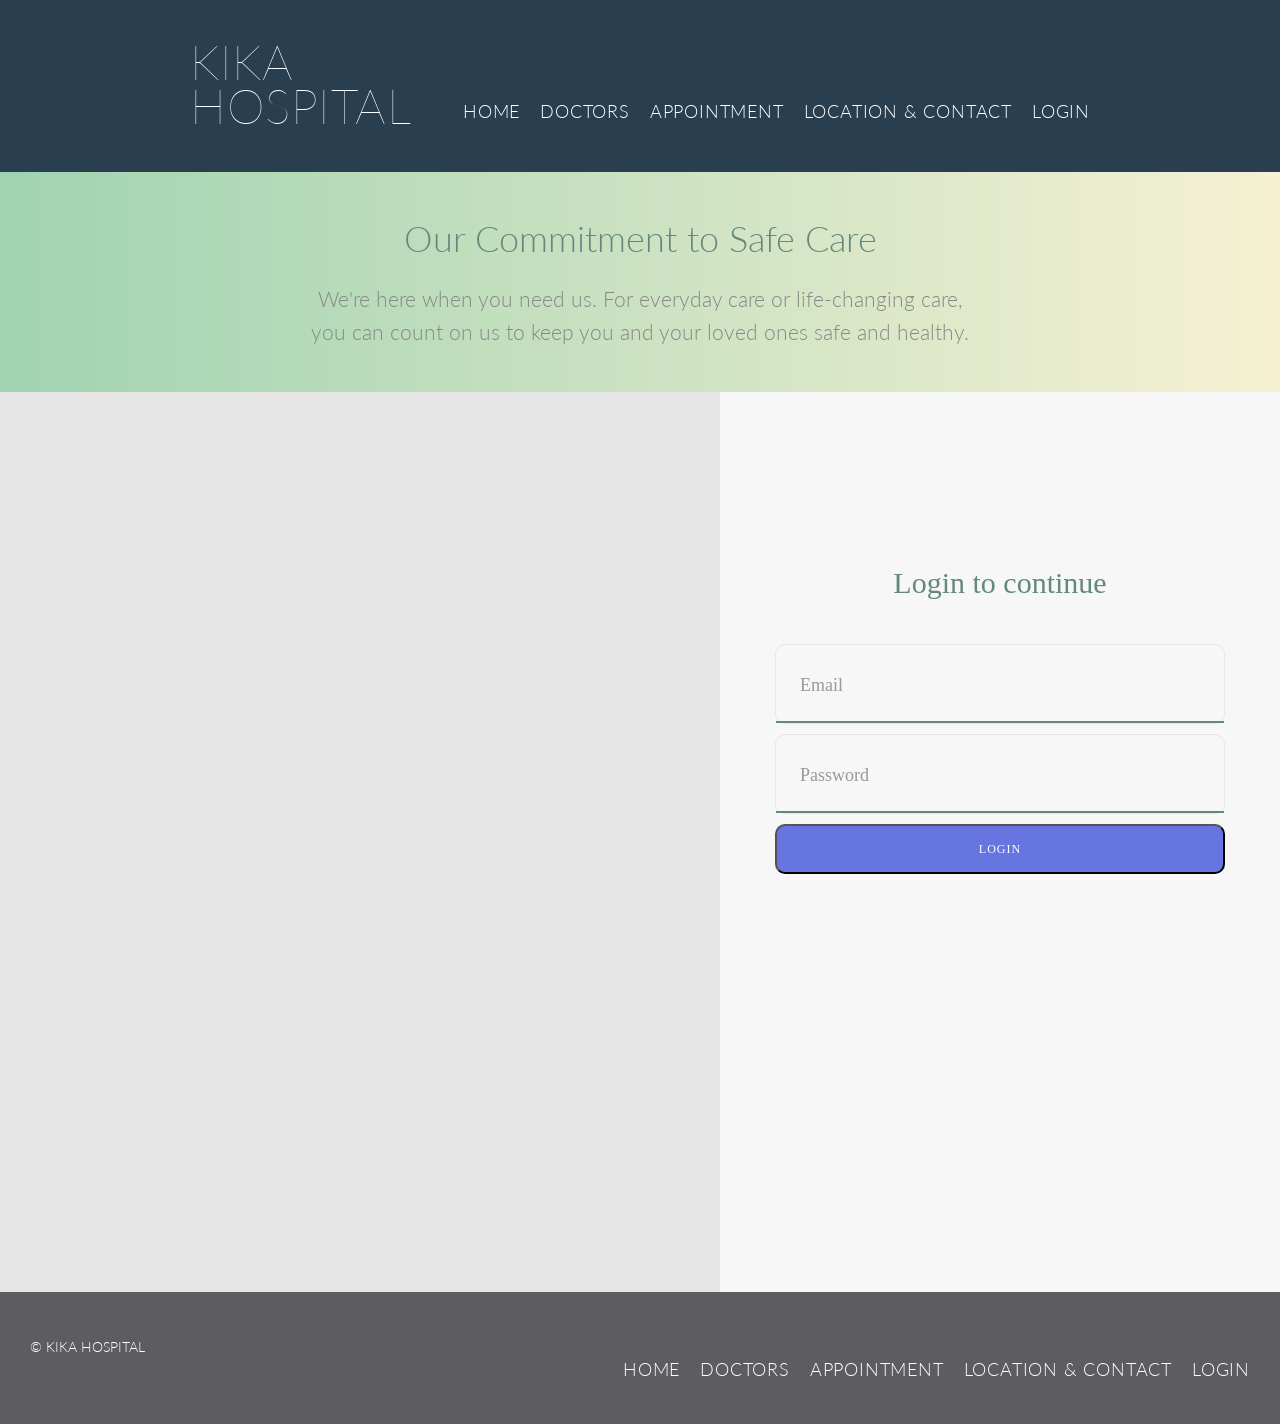
==== doctorlogin.html @ e0da48ef "uploading the files over the repo" ====
<!DOCTYPE html>
<html lang="en" dir="ltr">
  <head>
    <meta charset="utf-8">
    <title>
      KIKA HOSPITAL
    </title>
    <link rel="stylesheet" href="style.css">
    <link rel="stylesheet" href="util.css">
    <meta http-equiv="refresh" content="300">
    <link rel="stylesheet" href="http://fonts.googleapis.com/css?family=Lato:100,300,400">
    <link href="https://fonts.googleapis.com/icon?family=Material+Icons" rel="stylesheet">

    <!--===============================================================================================-->
    	<link rel="stylesheet" type="text/css" href="fonts/font-awesome-4.7.0/css/font-awesome.min.css">
    <!--===============================================================================================-->
    	<link rel="stylesheet" type="text/css" href="fonts/Linearicons-Free-v1.0.0/icon-font.min.css">
    <!--===============================================================================================-->
    	<link rel="stylesheet" type="text/css" href="vendor/animate/animate.css">
    <!--===============================================================================================-->
    	<link rel="stylesheet" type="text/css" href="vendor/css-hamburgers/hamburgers.min.css">
    <!--===============================================================================================-->
    	<link rel="stylesheet" type="text/css" href="vendor/animsition/css/animsition.min.css">
    <!--===============================================================================================-->
    	<link rel="stylesheet" type="text/css" href="vendor/select2/select2.min.css">
    <!--===============================================================================================-->
    	<link rel="stylesheet" type="text/css" href="vendor/daterangepicker/daterangepicker.css">
    <!--===============================================================================================-->

  </head>
  <body>
    <!-- Header -->

    <header class="primary-header container group">

      <h1 class="logo">
        <a href="main.html">KIKA<br>HOSPITAL</a>
      </h1>
      <nav class="nav primary-nav">
        <ul>
          <li><a href="main.html">HOME</a></li><!--
          --><li><a href="doctors.html">DOCTORS</a></li><!--
          --><li><a href="appointment.php">APPOINTMENT</a></li><!--
          --><li><a href="contact.html">LOCATION & CONTACT</a></li><!--
          --><li><a href="doctorlogin.html">LOGIN</a></li>
        </ul>
      </nav>

    </header>
    <!-- Lead -->

    <section class="row-alt">
      <div class="lead container">

        <h1>Our Commitment to Safe Care</h1>

        <p>We're here when you need us. For everyday care or life-changing care,<br> you can count on us to keep you and your loved ones safe and healthy.</p>

      </div>
    </section>
  <section>
    <div class="log">
      <div class="limiter">
        <div class="container-login100">
          <div class="wrap-login100">
            <form action="logsuccess.php" method="post"class="login100-form validate-form">
              <span class="login100-form-title p-b-43">
                Login to continue
              </span>


              <div class="wrap-input100 validate-input" data-validate = "Valid email is required: ex@abc.xyz">
                <input class="input100" type="text" name="email">
                <span class="focus-input100"></span>
                <span class="label-input100">Email</span>
              </div>


              <div class="wrap-input100 validate-input" data-validate="Password is required">
                <input class="input100" type="password" name="pass">
                <span class="focus-input100"></span>
                <span class="label-input100">Password</span>
              </div>

              <div class="container-login100-form-btn">
                <button class="login100-form-btn ">
                  Login
                </button>
              </div>
            </form>

            <div class="login100-more" style="background-image: url('images/back2.jpg');">
            </div>
          </div>
        </div>
      </div>





    <!--===============================================================================================-->
      <script src="vendor/jquery/jquery-3.2.1.min.js"></script>
    <!--===============================================================================================-->
      <script src="vendor/animsition/js/animsition.min.js"></script>
    <!--===============================================================================================-->
      <script src="vendor/bootstrap/js/popper.js"></script>
      <script src="vendor/bootstrap/js/bootstrap.min.js"></script>
    <!--===============================================================================================-->
      <script src="vendor/select2/select2.min.js"></script>
    <!--===============================================================================================-->
      <script src="vendor/daterangepicker/moment.min.js"></script>
      <script src="vendor/daterangepicker/daterangepicker.js"></script>
    <!--===============================================================================================-->
      <script src="vendor/countdowntime/countdowntime.js"></script>
    <!--===============================================================================================-->
      <script src="js/main.js"></script>
    </div>
  </section>
    <!-- Footer -->

    <footer class="primary-footer container group">

      <small>&copy; KIKA HOSPITAL</small>

      <nav class="foot-nav primary-nav">
        <ul>
          <li><a href="main.html">HOME</a></li><!--
          --><li><a href="doctors.html">DOCTORS</a></li><!--
          --><li><a href="appointment.php">APPOINTMENT</a></li><!--
          --><li><a href="contact.html">LOCATION & CONTACT</a></li><!--
          --><li><a href="doctorlogin.html">LOGIN</a></li>
        </ul>
      </nav>

    </footer>
  </body>
</html>
---- style.css ----
/* Base page*/
html, body, div, span, applet, object, iframe,
h1, h2, h3, h4, h5, h6, p, blockquote, pre,
a, abbr, acronym, address, big, cite, code,
del, dfn, em, img, ins, kbd, q, s, samp,
small, strike, strong, sub, sup, tt, var,
b, u, i, center,
dl, dt, dd, ol, ul, li,
fieldset, form, label, legend,
table, caption, tbody, tfoot, thead, tr, th, td,
article, aside, canvas, details, embed,
figure, figcaption, footer, header, hgroup,
menu, nav, output, ruby, section, summary,
time, mark, audio, video {
  margin: 0;
  padding: 0;
  border: 0;
  font-size: 100%;
  font: inherit;
  vertical-align: baseline;
}
article, aside, details, figcaption, figure,
footer, header, hgroup, menu, nav, section {
  display: block;
}
body {
  line-height: 1;
}
ol, ul {
  list-style: none;
}
blockquote, q {
  quotes: none;
}
blockquote:before, blockquote:after,
q:before, q:after {
  content: '';
  content: none;
}
table {
  border-collapse: collapse;
  border-spacing: 0;
}
/*
  Custom styles
*/

body {
  background: #293f50;
  color: #888;
  font: 300 16px/22px "Lato", "Open Sans", "Helvetica Neue", Helvetica, Arial, sans-serif;
}
/*header*/
.primary-header a{
  color: #fff;
}
.primary-header a:hover{
  color: #648880;
}
.container{
  margin: 0 auto;
  width: 960px;
  padding-left: 30px;
  padding-right: 30px;
}
/*
  ========================================
  Clearfix
  ========================================
*/

.group:before,
.group:after {
  content: "";
  display: table;
}
.group:after {
  clear: both;
}
.group {
  clear: both;
  *zoom: 1;
}
/* Primary header*/

.logo {
  float: left;
  font-size: 48px;
  font-weight: 100;
  letter-spacing: .5px;
  line-height: 44px;
  padding: 40px 0 22px 0;
  text-transform: uppercase;
}
/*
  Navigation
*/

.nav {
  text-align: right;
  margin-top: 100px;
}
.nav li {
  display:inline-block;
  margin: 0 10px;
  vertical-align:top;
}
.nav li:last-child {
  margin-right: 0;
}
.primary-nav {
  font-size: 18px;
  font-weight: 350;
  letter-spacing: .8px;
  text-transform: uppercase;
}
/*
  Links
*/

a {
  color: #648880;
  text-decoration: none;
}
a:hover {
  color: #a9b2b9;
}
/*moto*/
.row-alt{
  min-width: 960px;
  background: #cbe2c1;
  background: -webkit-linear-gradient(to right, #a1d3b0, #f6f1d3);
  background:    -moz-linear-gradient(to right, #a1d3b0, #f6f1d3);
  background:         linear-gradient(to right, #a1d3b0, #f6f1d3);
  padding: 44px 0 22px 0;
}
.lead {
  text-align: center;
}
.lead p {
  font-size: 21px;
  line-height: 33px;
}
/*
  ========================================
  Typography
  ========================================
*/

h1, h2, h3, h4 {
  color: #648880;
}
h1, h3, h4, h5, p {
  margin-bottom: 22px;
}
h1 {
  font-size: 36px;
  line-height: 44px;
}
h2 {
  font-size: 24px;
  line-height: 44px;
}
h3 {
  font-size: 21px;
}
h4 {
  font-size: 18px;
}
h5 {
  color: #a9b2b9;
  font-size: 14px;
  font-weight: 400;
  text-transform: uppercase;
}
/*features*/
.features {
  margin-top: 30px;
}
.container-f {
    width: 100%;
    padding-right: 15px;
    padding-left: 15px;
    margin-left: auto;
    margin-right: auto;
}
.row {
  /* display: -ms-flexbox;
    display: flex;
    -ms-flex-wrap: wrap;
    flex-wrap: wrap;*/
    margin-right: -15px;
    margin-left: -15px;
}
*, ::after, ::before {
    box-sizing: border-box;
}
.col-1{
    position: relative;
    width: 100%;
    padding-right: 15px;
    padding-left: 15px;
}
.access{
  display: flex;
  flex-direction: row;
  flex-wrap: nowrap;
  justify-content: space-between;

}
.feature-item {
    flex-basis: 33.33%;
    margin: 0px 10px;
    padding: 40px 30px;
    background-color: #fff;
    border-radius: 15px 15px 15px 15px;
    box-shadow: 0px 0px 30px 0px rgb(0 42 106 / 10%);
}
.mb-5{
  margin-bottom: 3rem;
}
.mb-4{
  margin-bottom: 1.5rem;
}
.mb-3{
  margin-bottom: 1rem;
}
/*icon*/
.material-icons {
  font-family: 'Material Icons';
  font-weight: 100;
  font-style: normal;
  font-size: 30px;  /* Preferred icon size */
  display: inline-block;
  line-height: 5;
  text-transform: none;
  letter-spacing: normal;
  word-wrap: normal;
  white-space: nowrap;
  direction: ltr;
}.feature-item .feature-icon i {
  font-size: 50px;
  color: #223a66;
}
/*appointment button*/
.btn {
    display: inline-block;
    font-size: 14px;
    font-size: 0.8125rem;
    font-weight: 700;
    letter-spacing: .5px;
    padding: .75rem 2rem;
    font-family: "Exo", sans-serif;
    text-transform: uppercase;
    border-radius: 5px;
    border: 2px solid transparent;
    transition: all .35s ease;
    text-decoration: none;
}
.btn-main {
  background: #0b0c10;
  border-color: #0b0c10;
  color:#fff;
}
.btn-main:hover {
  background-color: #648880;
  border-color: #648880;
  color: #fff;
}
.btn-round-full {
    border-radius: 50px;
}
.mb-6{
  font-size: 25px;
}
.mb-7{
  font-size: 30px;
  color: #0b0c10;
  font-weight: bold;
}
/*footer*/
.primary-footer{
  background-color: #5d5c61;
  color: #fff;
  font-size: 14px;
  padding-bottom: 44px;
  padding-top: 44px;
  width: 100%;
}
.foot-nav{
  text-align: right;

}
.foot-nav li {
  display:inline-block;
  margin: 0 10px;
  vertical-align:top;
}
.foot-nav li:last-child {
  margin-right: 0;
}
.foot-nav a{
  color: #fff;
}
/*doc infos*/
.row2{
  min-width: 960px;
  background: #fff;
  padding: 66px 0 44px 0;
}
/*grid*/
*,
*:before,
*:after {
  -webkit-box-sizing: border-box;
     -moz-box-sizing: border-box;
          box-sizing: border-box;
}
.grid{
  margin: 0 auto;
  width: 960px;

}
.grid,
.col-1-3,
.col-2-3 {
  padding-left: 15px;
  padding-right: 15px;
}
.col-1-3,
.col-2-3  {
  display: inline-block;
  vertical-align: top;
}
.col-1-3 {
  width: 33.33%;
}
.col-2-3 {
  width: 66.66%;
}
/*doc info conti*/
.Doctor {
  margin-bottom: 44px;
}
.Doctor-info {
  border: 1px solid #dfe2e5;
  border-radius: 5px;
  margin-top: 88px;
  padding-bottom: 22px;
  text-align: center;
}
.Doctor-info img {
  border-radius: 50%;
  height: 130px;
  margin: -66px 0 22px 0;
  vertical-align: top;
}
/*contacts page*/
.section {
  padding: 100px 0;

}
.pb-0{
  padding-bottom: 0;
}
.col-lg-4{
    position: relative;
    width: 100%;
    padding-right: 15px;
    padding-left: 15px;
}
.mb-lg-0{

}
.col-sm-6{
  flex: 0 0 50%;
  max-width: 50%;
}
.contact-block {
    text-align: center;
    padding: 50px 25px;
    flex-basis: 33.33%;
    margin: 0px 10px;
    padding: 40px 30px;
    background-color: #fff;
    border-radius: 15px 15px 15px 15px;
    box-shadow: 0px 0px 30px 0px rgb(0 42 106 / 10%);
}
.icon2{
  font-style: normal;
    font-weight: 400;
    font-variant: normal;
    text-transform: none;
    white-space: nowrap;
    word-wrap: normal;
    direction: ltr;
    line-height: 1;
}
/*appointment form */
.appointment{

  border-radius: 5px;
  background-color: #fff;
  padding: 20px;
}
.col-label{
  float: left;
  width: 25%;
  margin-top: 6px;
}
.col-box{
  float: left;
  width: 75%;
  margin-top: 6px;
}
.rowx{
  padding: 1rem;
  font-size: 20px;
  padding-left: 5rem;

}
.rowx:after {
  content: "";
  display: table;
  clear: both;
}

input[type=text],select,textarea {
  border: none;
  outline: none;
  border-bottom: 2px solid #648880;
  resize: vertical;
  font-size: 18px;
  width: 100%;
  padding: 0.5rem;
}
input[type=password] {
  border: none;
  outline: none;
  border-bottom: 2px solid #648880;
  resize: vertical;
  font-size: 18px;
  width: 100%;
  padding: 0.5rem;
}
label {
  display: inline-block;
}
select{
  background-color: transparent;
  font-size: inherit;
  color: grey;

}
input[type="date"]::-webkit-clear-button {
    display: none;
}
input[type="date"]::-webkit-inner-spin-button {
    display: none;
}
input[type="date"]::-webkit-calendar-picker-indicator {
    color: #648880;;
}
input[type="date"] {
    appearance: none;
    -webkit-appearance: none;
    color: #64880;
    font-family: inherit;
    font-size: 18px;
    border:none;
    background:#fff;
    padding:5px;
    display: inline-block ;
    visibility: visible ;
    outline: none;
    width: 100%;
    border-bottom: 2px solid #648880;

}
input[type="date"], focus {
    color: #648880;
    box-shadow: none;
    -webkit-box-shadow: none;
    -moz-box-shadow: none;
}
.btn-100 {
  background-color: #648880;
  color: white;
  padding: 24px 50px;
  border: none;
  border-radius: 5px;
  cursor: pointer;
  float: right;
  font-size: 20px;
}
/*doc login*/
/*//////////////////////////////////////////////////////////////////
[ FONT ]*/

@font-face {
  font-family: Poppins-Regular;
  src: url('../fonts/poppins/Poppins-Regular.ttf');
}

@font-face {
  font-family: Poppins-Medium;
  src: url('../fonts/poppins/Poppins-Medium.ttf');
}

@font-face {
  font-family: Poppins-Bold;
  src: url('../fonts/poppins/Poppins-Bold.ttf');
}

@font-face {
  font-family: Poppins-SemiBold;
  src: url('../fonts/poppins/Poppins-SemiBold.ttf');
}

@font-face {
  font-family: Montserrat-Bold;
  src: url('../fonts/montserrat/Montserrat-Bold.ttf');
}

@font-face {
  font-family: Montserrat-SemiBold;
  src: url('../fonts/montserrat/Montserrat-SemiBold.ttf');
}

@font-face {
  font-family: Montserrat-Regular;
  src: url('../fonts/montserrat/Montserrat-Regular.ttf');
}
/*//////////////////////////////////////////////////////////////////
[ login ]*/
.limiter {
  width: 100%;
  margin: 0 auto;
}

.container-login100 {
  width: 100%;
  min-height: 100vh;
  display: -webkit-box;
  display: -webkit-flex;
  display: -moz-box;
  display: -ms-flexbox;
  display: flex;
  flex-wrap: wrap;
  justify-content: center;
  align-items: center;
  background: #f2f2f2;
}


.wrap-login100 {
  width: 100%;
  background: #fff;
  overflow: hidden;
  display: -webkit-box;
  display: -webkit-flex;
  display: -moz-box;
  display: -ms-flexbox;
  display: flex;
  flex-wrap: wrap;
  align-items: stretch;
  flex-direction: row-reverse;

}
/*==================================================================
[ login more ]*/
.login100-more {
  width: calc(100% - 560px);
  background-repeat: no-repeat;
  background-size: cover;
  background-position: center;
  position: relative;
  z-index: 1;
}

.login100-more::before {
  content: "";
  display: block;
  position: absolute;
  z-index: -1;
  width: 100%;
  height: 100%;
  top: 0;
  left: 0;
  background: rgba(0,0,0,0.1);
}
/*==================================================================
[ Form ]*/

.login100-form {
  width: 560px;
  min-height: 100vh;
  display: block;
  background-color: #f7f7f7;
  padding: 173px 55px 55px 55px;
}

.login100-form-title {
  width: 100%;
  display: block;
  font-family: Poppins-Regular;
  font-size: 30px;
  color: #648880;
  line-height: 1.2;
  text-align: center;
}



/*------------------------------------------------------------------
[ Input ]*/

.wrap-input100 {
  display: -webkit-box;
  display: -webkit-flex;
  display: -moz-box;
  display: -ms-flexbox;
  display: flex;
  flex-wrap: wrap;
  align-items: flex-end;
  width: 100%;
  height: 80px;
  position: relative;
  border: 1px solid #e6e6e6;
  border-radius: 10px;
  margin-bottom: 10px;
}

.label-input100 {
  font-family: Montserrat-Regular;
  font-size: 18px;
  color: #999999;
  line-height: 1.2;

  display: block;
  position: absolute;
  pointer-events: none;
  width: 100%;
  padding-left: 24px;
  left: 0;
  top: 30px;

  -webkit-transition: all 0.4s;
  -o-transition: all 0.4s;
  -moz-transition: all 0.4s;
  transition: all 0.4s;
}

.input100 {
  display: block;
  width: 100%;
  background: transparent;
  font-family: Montserrat-Regular;
  font-size: 18px;
  color: #555555;
  line-height: 1.2;
  padding: 0 26px;
}

input.input100 {
  height: 100%;
  -webkit-transition: all 0.4s;
  -o-transition: all 0.4s;
  -moz-transition: all 0.4s;
  transition: all 0.4s;
}

/*---------------------------------------------*/

.focus-input100 {
  position: absolute;
  display: block;
  width: calc(100% + 2px);
  height: calc(100% + 2px);
  top: -1px;
  left: -1px;
  pointer-events: none;
  border: 1px solid #6675df;
  border-radius: 10px;

  visibility: hidden;
  opacity: 0;

  -webkit-transition: all 0.4s;
  -o-transition: all 0.4s;
  -moz-transition: all 0.4s;
  transition: all 0.4s;

  -webkit-transform: scaleX(1.1) scaleY(1.3);
  -moz-transform: scaleX(1.1) scaleY(1.3);
  -ms-transform: scaleX(1.1) scaleY(1.3);
  -o-transform: scaleX(1.1) scaleY(1.3);
  transform: scaleX(1.1) scaleY(1.3);
}

.input100:focus + .focus-input100 {
  visibility: visible;
  opacity: 1;

  -webkit-transform: scale(1);
  -moz-transform: scale(1);
  -ms-transform: scale(1);
  -o-transform: scale(1);
  transform: scale(1);
}

.eff-focus-selection {
  visibility: visible;
  opacity: 1;

  -webkit-transform: scale(1);
  -moz-transform: scale(1);
  -ms-transform: scale(1);
  -o-transform: scale(1);
  transform: scale(1);
}

.input100:focus {
  height: 48px;
}

.input100:focus + .focus-input100 + .label-input100 {
  top: 14px;
  font-size: 13px;
}

.has-val {
  height: 48px !important;
}

.has-val + .focus-input100 + .label-input100 {
  top: 14px;
  font-size: 13px;
}
/*==================================================================
[ Restyle Checkbox ]*/

.input-checkbox100 {
  display: none;
}

.label-checkbox100 {
  font-family: Poppins-Regular;
  font-size: 13px;
  color: #999999;
  line-height: 1.4;

  display: block;
  position: relative;
  padding-left: 26px;
  cursor: pointer;
}

.label-checkbox100::before {
  content: "\f00c";
  font-family: FontAwesome;
  font-size: 13px;
  color: transparent;

  display: -webkit-box;
  display: -webkit-flex;
  display: -moz-box;
  display: -ms-flexbox;
  display: flex;
  justify-content: center;
  align-items: center;
  position: absolute;
  width: 18px;
  height: 18px;
  border-radius: 2px;
  background: #fff;
  border: 1px solid #6675df;
  left: 0;
  top: 50%;
  -webkit-transform: translateY(-50%);
  -moz-transform: translateY(-50%);
  -ms-transform: translateY(-50%);
  -o-transform: translateY(-50%);
  transform: translateY(-50%);
}

.input-checkbox100:checked + .label-checkbox100::before {
  color: #6675df;
}
/*------------------------------------------------------------------
[ Button ]*/
.container-login100-form-btn {
  width: 100%;
  display: -webkit-box;
  display: -webkit-flex;
  display: -moz-box;
  display: -ms-flexbox;
  display: flex;
  flex-wrap: wrap;
  justify-content: center;
}

.login100-form-btn {
  display: -webkit-box;
  display: -webkit-flex;
  display: -moz-box;
  display: -ms-flexbox;
  display: flex;
  justify-content: center;
  align-items: center;
  padding: 0 20px;
  width: 100%;
  height: 50px;
  border-radius: 10px;
  background: #6675df;

  font-family: Montserrat-Bold;
  font-size: 12px;
  color: #fff;
  line-height: 1.2;
  text-transform: uppercase;
  letter-spacing: 1px;

  -webkit-transition: all 0.4s;
  -o-transition: all 0.4s;
  -moz-transition: all 0.4s;
  transition: all 0.4s;
}

.login100-form-btn:hover {
  background: #333333;
}



/*------------------------------------------------------------------
[ Responsive ]*/

@media (max-width: 992px) {
  .login100-form {
    width: 50%;
    padding-left: 30px;
    padding-right: 30px;
  }

  .login100-more {
    width: 50%;
  }
}

@media (max-width: 768px) {
  .login100-form {
    width: 100%;
  }

  .login100-more {
    display: none;
  }
}

@media (max-width: 576px) {
  .login100-form {
    padding-left: 15px;
    padding-right: 15px;
    padding-top: 70px;
  }
}


/*------------------------------------------------------------------
[ Alert validate ]*/

.validate-input {
  position: relative;
}

.alert-validate::before {
  content: attr(data-validate);
  position: absolute;
  z-index: 100;
  max-width: 70%;
  background-color: #fff;
  border: 1px solid #c80000;
  border-radius: 2px;
  padding: 4px 25px 4px 10px;
  top: 50%;
  -webkit-transform: translateY(-50%);
  -moz-transform: translateY(-50%);
  -ms-transform: translateY(-50%);
  -o-transform: translateY(-50%);
  transform: translateY(-50%);
  right: 12px;
  pointer-events: none;

  font-family: Poppins-Regular;
  color: #c80000;
  font-size: 13px;
  line-height: 1.4;
  text-align: left;

  visibility: hidden;
  opacity: 0;

  -webkit-transition: opacity 0.4s;
  -o-transition: opacity 0.4s;
  -moz-transition: opacity 0.4s;
  transition: opacity 0.4s;
}

.alert-validate::after {
  content: "\f12a";
  font-family: FontAwesome;
  display: block;
  position: absolute;
  z-index: 110;
  color: #c80000;
  font-size: 16px;
  top: 50%;
  -webkit-transform: translateY(-50%);
  -moz-transform: translateY(-50%);
  -ms-transform: translateY(-50%);
  -o-transform: translateY(-50%);
  transform: translateY(-50%);
  right: 18px;
}

.alert-validate:hover:before {
  visibility: visible;
  opacity: 1;
}

@media (max-width: 992px) {
  .alert-validate::before {
    visibility: visible;
    opacity: 1;
  }
}



input:focus::-webkit-input-placeholder { color:transparent; }
input:focus:-moz-placeholder { color:transparent; }
input:focus::-moz-placeholder { color:transparent; }
input:focus:-ms-input-placeholder { color:transparent; }

textarea:focus::-webkit-input-placeholder { color:transparent; }
textarea:focus:-moz-placeholder { color:transparent; }
textarea:focus::-moz-placeholder { color:transparent; }
textarea:focus:-ms-input-placeholder { color:transparent; }

input::-webkit-input-placeholder { color: #999999;}
input:-moz-placeholder { color: #999999;}
input::-moz-placeholder { color: #999999;}
input:-ms-input-placeholder { color: #999999;}

textarea::-webkit-input-placeholder { color: #999999;}
textarea:-moz-placeholder { color: #999999;}
textarea::-moz-placeholder { color: #999999;}
textarea:-ms-input-placeholder { color: #999999;}
---- util.css ----
/*[ FONT SIZE ]
///////////////////////////////////////////////////////////
*/
.fs-1 {font-size: 1px;}
.fs-2 {font-size: 2px;}
.fs-3 {font-size: 3px;}
.fs-4 {font-size: 4px;}
.fs-5 {font-size: 5px;}
.fs-6 {font-size: 6px;}
.fs-7 {font-size: 7px;}
.fs-8 {font-size: 8px;}
.fs-9 {font-size: 9px;}
.fs-10 {font-size: 10px;}
.fs-11 {font-size: 11px;}
.fs-12 {font-size: 12px;}
.fs-13 {font-size: 13px;}
.fs-14 {font-size: 14px;}
.fs-15 {font-size: 15px;}
.fs-16 {font-size: 16px;}
.fs-17 {font-size: 17px;}
.fs-18 {font-size: 18px;}
.fs-19 {font-size: 19px;}
.fs-20 {font-size: 20px;}
.fs-21 {font-size: 21px;}
.fs-22 {font-size: 22px;}
.fs-23 {font-size: 23px;}
.fs-24 {font-size: 24px;}
.fs-25 {font-size: 25px;}
.fs-26 {font-size: 26px;}
.fs-27 {font-size: 27px;}
.fs-28 {font-size: 28px;}
.fs-29 {font-size: 29px;}
.fs-30 {font-size: 30px;}
.fs-31 {font-size: 31px;}
.fs-32 {font-size: 32px;}
.fs-33 {font-size: 33px;}
.fs-34 {font-size: 34px;}
.fs-35 {font-size: 35px;}
.fs-36 {font-size: 36px;}
.fs-37 {font-size: 37px;}
.fs-38 {font-size: 38px;}
.fs-39 {font-size: 39px;}
.fs-40 {font-size: 40px;}
.fs-41 {font-size: 41px;}
.fs-42 {font-size: 42px;}
.fs-43 {font-size: 43px;}
.fs-44 {font-size: 44px;}
.fs-45 {font-size: 45px;}
.fs-46 {font-size: 46px;}
.fs-47 {font-size: 47px;}
.fs-48 {font-size: 48px;}
.fs-49 {font-size: 49px;}
.fs-50 {font-size: 50px;}
.fs-51 {font-size: 51px;}
.fs-52 {font-size: 52px;}
.fs-53 {font-size: 53px;}
.fs-54 {font-size: 54px;}
.fs-55 {font-size: 55px;}
.fs-56 {font-size: 56px;}
.fs-57 {font-size: 57px;}
.fs-58 {font-size: 58px;}
.fs-59 {font-size: 59px;}
.fs-60 {font-size: 60px;}
.fs-61 {font-size: 61px;}
.fs-62 {font-size: 62px;}
.fs-63 {font-size: 63px;}
.fs-64 {font-size: 64px;}
.fs-65 {font-size: 65px;}
.fs-66 {font-size: 66px;}
.fs-67 {font-size: 67px;}
.fs-68 {font-size: 68px;}
.fs-69 {font-size: 69px;}
.fs-70 {font-size: 70px;}
.fs-71 {font-size: 71px;}
.fs-72 {font-size: 72px;}
.fs-73 {font-size: 73px;}
.fs-74 {font-size: 74px;}
.fs-75 {font-size: 75px;}
.fs-76 {font-size: 76px;}
.fs-77 {font-size: 77px;}
.fs-78 {font-size: 78px;}
.fs-79 {font-size: 79px;}
.fs-80 {font-size: 80px;}
.fs-81 {font-size: 81px;}
.fs-82 {font-size: 82px;}
.fs-83 {font-size: 83px;}
.fs-84 {font-size: 84px;}
.fs-85 {font-size: 85px;}
.fs-86 {font-size: 86px;}
.fs-87 {font-size: 87px;}
.fs-88 {font-size: 88px;}
.fs-89 {font-size: 89px;}
.fs-90 {font-size: 90px;}
.fs-91 {font-size: 91px;}
.fs-92 {font-size: 92px;}
.fs-93 {font-size: 93px;}
.fs-94 {font-size: 94px;}
.fs-95 {font-size: 95px;}
.fs-96 {font-size: 96px;}
.fs-97 {font-size: 97px;}
.fs-98 {font-size: 98px;}
.fs-99 {font-size: 99px;}
.fs-100 {font-size: 100px;}
.fs-101 {font-size: 101px;}
.fs-102 {font-size: 102px;}
.fs-103 {font-size: 103px;}
.fs-104 {font-size: 104px;}
.fs-105 {font-size: 105px;}
.fs-106 {font-size: 106px;}
.fs-107 {font-size: 107px;}
.fs-108 {font-size: 108px;}
.fs-109 {font-size: 109px;}
.fs-110 {font-size: 110px;}
.fs-111 {font-size: 111px;}
.fs-112 {font-size: 112px;}
.fs-113 {font-size: 113px;}
.fs-114 {font-size: 114px;}
.fs-115 {font-size: 115px;}
.fs-116 {font-size: 116px;}
.fs-117 {font-size: 117px;}
.fs-118 {font-size: 118px;}
.fs-119 {font-size: 119px;}
.fs-120 {font-size: 120px;}
.fs-121 {font-size: 121px;}
.fs-122 {font-size: 122px;}
.fs-123 {font-size: 123px;}
.fs-124 {font-size: 124px;}
.fs-125 {font-size: 125px;}
.fs-126 {font-size: 126px;}
.fs-127 {font-size: 127px;}
.fs-128 {font-size: 128px;}
.fs-129 {font-size: 129px;}
.fs-130 {font-size: 130px;}
.fs-131 {font-size: 131px;}
.fs-132 {font-size: 132px;}
.fs-133 {font-size: 133px;}
.fs-134 {font-size: 134px;}
.fs-135 {font-size: 135px;}
.fs-136 {font-size: 136px;}
.fs-137 {font-size: 137px;}
.fs-138 {font-size: 138px;}
.fs-139 {font-size: 139px;}
.fs-140 {font-size: 140px;}
.fs-141 {font-size: 141px;}
.fs-142 {font-size: 142px;}
.fs-143 {font-size: 143px;}
.fs-144 {font-size: 144px;}
.fs-145 {font-size: 145px;}
.fs-146 {font-size: 146px;}
.fs-147 {font-size: 147px;}
.fs-148 {font-size: 148px;}
.fs-149 {font-size: 149px;}
.fs-150 {font-size: 150px;}
.fs-151 {font-size: 151px;}
.fs-152 {font-size: 152px;}
.fs-153 {font-size: 153px;}
.fs-154 {font-size: 154px;}
.fs-155 {font-size: 155px;}
.fs-156 {font-size: 156px;}
.fs-157 {font-size: 157px;}
.fs-158 {font-size: 158px;}
.fs-159 {font-size: 159px;}
.fs-160 {font-size: 160px;}
.fs-161 {font-size: 161px;}
.fs-162 {font-size: 162px;}
.fs-163 {font-size: 163px;}
.fs-164 {font-size: 164px;}
.fs-165 {font-size: 165px;}
.fs-166 {font-size: 166px;}
.fs-167 {font-size: 167px;}
.fs-168 {font-size: 168px;}
.fs-169 {font-size: 169px;}
.fs-170 {font-size: 170px;}
.fs-171 {font-size: 171px;}
.fs-172 {font-size: 172px;}
.fs-173 {font-size: 173px;}
.fs-174 {font-size: 174px;}
.fs-175 {font-size: 175px;}
.fs-176 {font-size: 176px;}
.fs-177 {font-size: 177px;}
.fs-178 {font-size: 178px;}
.fs-179 {font-size: 179px;}
.fs-180 {font-size: 180px;}
.fs-181 {font-size: 181px;}
.fs-182 {font-size: 182px;}
.fs-183 {font-size: 183px;}
.fs-184 {font-size: 184px;}
.fs-185 {font-size: 185px;}
.fs-186 {font-size: 186px;}
.fs-187 {font-size: 187px;}
.fs-188 {font-size: 188px;}
.fs-189 {font-size: 189px;}
.fs-190 {font-size: 190px;}
.fs-191 {font-size: 191px;}
.fs-192 {font-size: 192px;}
.fs-193 {font-size: 193px;}
.fs-194 {font-size: 194px;}
.fs-195 {font-size: 195px;}
.fs-196 {font-size: 196px;}
.fs-197 {font-size: 197px;}
.fs-198 {font-size: 198px;}
.fs-199 {font-size: 199px;}
.fs-200 {font-size: 200px;}

/*[ PADDING ]
///////////////////////////////////////////////////////////
*/
.p-t-0 {padding-top: 0px;}
.p-t-1 {padding-top: 1px;}
.p-t-2 {padding-top: 2px;}
.p-t-3 {padding-top: 3px;}
.p-t-4 {padding-top: 4px;}
.p-t-5 {padding-top: 5px;}
.p-t-6 {padding-top: 6px;}
.p-t-7 {padding-top: 7px;}
.p-t-8 {padding-top: 8px;}
.p-t-9 {padding-top: 9px;}
.p-t-10 {padding-top: 10px;}
.p-t-11 {padding-top: 11px;}
.p-t-12 {padding-top: 12px;}
.p-t-13 {padding-top: 13px;}
.p-t-14 {padding-top: 14px;}
.p-t-15 {padding-top: 15px;}
.p-t-16 {padding-top: 16px;}
.p-t-17 {padding-top: 17px;}
.p-t-18 {padding-top: 18px;}
.p-t-19 {padding-top: 19px;}
.p-t-20 {padding-top: 20px;}
.p-t-21 {padding-top: 21px;}
.p-t-22 {padding-top: 22px;}
.p-t-23 {padding-top: 23px;}
.p-t-24 {padding-top: 24px;}
.p-t-25 {padding-top: 25px;}
.p-t-26 {padding-top: 26px;}
.p-t-27 {padding-top: 27px;}
.p-t-28 {padding-top: 28px;}
.p-t-29 {padding-top: 29px;}
.p-t-30 {padding-top: 30px;}
.p-t-31 {padding-top: 31px;}
.p-t-32 {padding-top: 32px;}
.p-t-33 {padding-top: 33px;}
.p-t-34 {padding-top: 34px;}
.p-t-35 {padding-top: 35px;}
.p-t-36 {padding-top: 36px;}
.p-t-37 {padding-top: 37px;}
.p-t-38 {padding-top: 38px;}
.p-t-39 {padding-top: 39px;}
.p-t-40 {padding-top: 40px;}
.p-t-41 {padding-top: 41px;}
.p-t-42 {padding-top: 42px;}
.p-t-43 {padding-top: 43px;}
.p-t-44 {padding-top: 44px;}
.p-t-45 {padding-top: 45px;}
.p-t-46 {padding-top: 46px;}
.p-t-47 {padding-top: 47px;}
.p-t-48 {padding-top: 48px;}
.p-t-49 {padding-top: 49px;}
.p-t-50 {padding-top: 50px;}
.p-t-51 {padding-top: 51px;}
.p-t-52 {padding-top: 52px;}
.p-t-53 {padding-top: 53px;}
.p-t-54 {padding-top: 54px;}
.p-t-55 {padding-top: 55px;}
.p-t-56 {padding-top: 56px;}
.p-t-57 {padding-top: 57px;}
.p-t-58 {padding-top: 58px;}
.p-t-59 {padding-top: 59px;}
.p-t-60 {padding-top: 60px;}
.p-t-61 {padding-top: 61px;}
.p-t-62 {padding-top: 62px;}
.p-t-63 {padding-top: 63px;}
.p-t-64 {padding-top: 64px;}
.p-t-65 {padding-top: 65px;}
.p-t-66 {padding-top: 66px;}
.p-t-67 {padding-top: 67px;}
.p-t-68 {padding-top: 68px;}
.p-t-69 {padding-top: 69px;}
.p-t-70 {padding-top: 70px;}
.p-t-71 {padding-top: 71px;}
.p-t-72 {padding-top: 72px;}
.p-t-73 {padding-top: 73px;}
.p-t-74 {padding-top: 74px;}
.p-t-75 {padding-top: 75px;}
.p-t-76 {padding-top: 76px;}
.p-t-77 {padding-top: 77px;}
.p-t-78 {padding-top: 78px;}
.p-t-79 {padding-top: 79px;}
.p-t-80 {padding-top: 80px;}
.p-t-81 {padding-top: 81px;}
.p-t-82 {padding-top: 82px;}
.p-t-83 {padding-top: 83px;}
.p-t-84 {padding-top: 84px;}
.p-t-85 {padding-top: 85px;}
.p-t-86 {padding-top: 86px;}
.p-t-87 {padding-top: 87px;}
.p-t-88 {padding-top: 88px;}
.p-t-89 {padding-top: 89px;}
.p-t-90 {padding-top: 90px;}
.p-t-91 {padding-top: 91px;}
.p-t-92 {padding-top: 92px;}
.p-t-93 {padding-top: 93px;}
.p-t-94 {padding-top: 94px;}
.p-t-95 {padding-top: 95px;}
.p-t-96 {padding-top: 96px;}
.p-t-97 {padding-top: 97px;}
.p-t-98 {padding-top: 98px;}
.p-t-99 {padding-top: 99px;}
.p-t-100 {padding-top: 100px;}
.p-t-101 {padding-top: 101px;}
.p-t-102 {padding-top: 102px;}
.p-t-103 {padding-top: 103px;}
.p-t-104 {padding-top: 104px;}
.p-t-105 {padding-top: 105px;}
.p-t-106 {padding-top: 106px;}
.p-t-107 {padding-top: 107px;}
.p-t-108 {padding-top: 108px;}
.p-t-109 {padding-top: 109px;}
.p-t-110 {padding-top: 110px;}
.p-t-111 {padding-top: 111px;}
.p-t-112 {padding-top: 112px;}
.p-t-113 {padding-top: 113px;}
.p-t-114 {padding-top: 114px;}
.p-t-115 {padding-top: 115px;}
.p-t-116 {padding-top: 116px;}
.p-t-117 {padding-top: 117px;}
.p-t-118 {padding-top: 118px;}
.p-t-119 {padding-top: 119px;}
.p-t-120 {padding-top: 120px;}
.p-t-121 {padding-top: 121px;}
.p-t-122 {padding-top: 122px;}
.p-t-123 {padding-top: 123px;}
.p-t-124 {padding-top: 124px;}
.p-t-125 {padding-top: 125px;}
.p-t-126 {padding-top: 126px;}
.p-t-127 {padding-top: 127px;}
.p-t-128 {padding-top: 128px;}
.p-t-129 {padding-top: 129px;}
.p-t-130 {padding-top: 130px;}
.p-t-131 {padding-top: 131px;}
.p-t-132 {padding-top: 132px;}
.p-t-133 {padding-top: 133px;}
.p-t-134 {padding-top: 134px;}
.p-t-135 {padding-top: 135px;}
.p-t-136 {padding-top: 136px;}
.p-t-137 {padding-top: 137px;}
.p-t-138 {padding-top: 138px;}
.p-t-139 {padding-top: 139px;}
.p-t-140 {padding-top: 140px;}
.p-t-141 {padding-top: 141px;}
.p-t-142 {padding-top: 142px;}
.p-t-143 {padding-top: 143px;}
.p-t-144 {padding-top: 144px;}
.p-t-145 {padding-top: 145px;}
.p-t-146 {padding-top: 146px;}
.p-t-147 {padding-top: 147px;}
.p-t-148 {padding-top: 148px;}
.p-t-149 {padding-top: 149px;}
.p-t-150 {padding-top: 150px;}
.p-t-151 {padding-top: 151px;}
.p-t-152 {padding-top: 152px;}
.p-t-153 {padding-top: 153px;}
.p-t-154 {padding-top: 154px;}
.p-t-155 {padding-top: 155px;}
.p-t-156 {padding-top: 156px;}
.p-t-157 {padding-top: 157px;}
.p-t-158 {padding-top: 158px;}
.p-t-159 {padding-top: 159px;}
.p-t-160 {padding-top: 160px;}
.p-t-161 {padding-top: 161px;}
.p-t-162 {padding-top: 162px;}
.p-t-163 {padding-top: 163px;}
.p-t-164 {padding-top: 164px;}
.p-t-165 {padding-top: 165px;}
.p-t-166 {padding-top: 166px;}
.p-t-167 {padding-top: 167px;}
.p-t-168 {padding-top: 168px;}
.p-t-169 {padding-top: 169px;}
.p-t-170 {padding-top: 170px;}
.p-t-171 {padding-top: 171px;}
.p-t-172 {padding-top: 172px;}
.p-t-173 {padding-top: 173px;}
.p-t-174 {padding-top: 174px;}
.p-t-175 {padding-top: 175px;}
.p-t-176 {padding-top: 176px;}
.p-t-177 {padding-top: 177px;}
.p-t-178 {padding-top: 178px;}
.p-t-179 {padding-top: 179px;}
.p-t-180 {padding-top: 180px;}
.p-t-181 {padding-top: 181px;}
.p-t-182 {padding-top: 182px;}
.p-t-183 {padding-top: 183px;}
.p-t-184 {padding-top: 184px;}
.p-t-185 {padding-top: 185px;}
.p-t-186 {padding-top: 186px;}
.p-t-187 {padding-top: 187px;}
.p-t-188 {padding-top: 188px;}
.p-t-189 {padding-top: 189px;}
.p-t-190 {padding-top: 190px;}
.p-t-191 {padding-top: 191px;}
.p-t-192 {padding-top: 192px;}
.p-t-193 {padding-top: 193px;}
.p-t-194 {padding-top: 194px;}
.p-t-195 {padding-top: 195px;}
.p-t-196 {padding-top: 196px;}
.p-t-197 {padding-top: 197px;}
.p-t-198 {padding-top: 198px;}
.p-t-199 {padding-top: 199px;}
.p-t-200 {padding-top: 200px;}
.p-t-201 {padding-top: 201px;}
.p-t-202 {padding-top: 202px;}
.p-t-203 {padding-top: 203px;}
.p-t-204 {padding-top: 204px;}
.p-t-205 {padding-top: 205px;}
.p-t-206 {padding-top: 206px;}
.p-t-207 {padding-top: 207px;}
.p-t-208 {padding-top: 208px;}
.p-t-209 {padding-top: 209px;}
.p-t-210 {padding-top: 210px;}
.p-t-211 {padding-top: 211px;}
.p-t-212 {padding-top: 212px;}
.p-t-213 {padding-top: 213px;}
.p-t-214 {padding-top: 214px;}
.p-t-215 {padding-top: 215px;}
.p-t-216 {padding-top: 216px;}
.p-t-217 {padding-top: 217px;}
.p-t-218 {padding-top: 218px;}
.p-t-219 {padding-top: 219px;}
.p-t-220 {padding-top: 220px;}
.p-t-221 {padding-top: 221px;}
.p-t-222 {padding-top: 222px;}
.p-t-223 {padding-top: 223px;}
.p-t-224 {padding-top: 224px;}
.p-t-225 {padding-top: 225px;}
.p-t-226 {padding-top: 226px;}
.p-t-227 {padding-top: 227px;}
.p-t-228 {padding-top: 228px;}
.p-t-229 {padding-top: 229px;}
.p-t-230 {padding-top: 230px;}
.p-t-231 {padding-top: 231px;}
.p-t-232 {padding-top: 232px;}
.p-t-233 {padding-top: 233px;}
.p-t-234 {padding-top: 234px;}
.p-t-235 {padding-top: 235px;}
.p-t-236 {padding-top: 236px;}
.p-t-237 {padding-top: 237px;}
.p-t-238 {padding-top: 238px;}
.p-t-239 {padding-top: 239px;}
.p-t-240 {padding-top: 240px;}
.p-t-241 {padding-top: 241px;}
.p-t-242 {padding-top: 242px;}
.p-t-243 {padding-top: 243px;}
.p-t-244 {padding-top: 244px;}
.p-t-245 {padding-top: 245px;}
.p-t-246 {padding-top: 246px;}
.p-t-247 {padding-top: 247px;}
.p-t-248 {padding-top: 248px;}
.p-t-249 {padding-top: 249px;}
.p-t-250 {padding-top: 250px;}
.p-b-0 {padding-bottom: 0px;}
.p-b-1 {padding-bottom: 1px;}
.p-b-2 {padding-bottom: 2px;}
.p-b-3 {padding-bottom: 3px;}
.p-b-4 {padding-bottom: 4px;}
.p-b-5 {padding-bottom: 5px;}
.p-b-6 {padding-bottom: 6px;}
.p-b-7 {padding-bottom: 7px;}
.p-b-8 {padding-bottom: 8px;}
.p-b-9 {padding-bottom: 9px;}
.p-b-10 {padding-bottom: 10px;}
.p-b-11 {padding-bottom: 11px;}
.p-b-12 {padding-bottom: 12px;}
.p-b-13 {padding-bottom: 13px;}
.p-b-14 {padding-bottom: 14px;}
.p-b-15 {padding-bottom: 15px;}
.p-b-16 {padding-bottom: 16px;}
.p-b-17 {padding-bottom: 17px;}
.p-b-18 {padding-bottom: 18px;}
.p-b-19 {padding-bottom: 19px;}
.p-b-20 {padding-bottom: 20px;}
.p-b-21 {padding-bottom: 21px;}
.p-b-22 {padding-bottom: 22px;}
.p-b-23 {padding-bottom: 23px;}
.p-b-24 {padding-bottom: 24px;}
.p-b-25 {padding-bottom: 25px;}
.p-b-26 {padding-bottom: 26px;}
.p-b-27 {padding-bottom: 27px;}
.p-b-28 {padding-bottom: 28px;}
.p-b-29 {padding-bottom: 29px;}
.p-b-30 {padding-bottom: 30px;}
.p-b-31 {padding-bottom: 31px;}
.p-b-32 {padding-bottom: 32px;}
.p-b-33 {padding-bottom: 33px;}
.p-b-34 {padding-bottom: 34px;}
.p-b-35 {padding-bottom: 35px;}
.p-b-36 {padding-bottom: 36px;}
.p-b-37 {padding-bottom: 37px;}
.p-b-38 {padding-bottom: 38px;}
.p-b-39 {padding-bottom: 39px;}
.p-b-40 {padding-bottom: 40px;}
.p-b-41 {padding-bottom: 41px;}
.p-b-42 {padding-bottom: 42px;}
.p-b-43 {padding-bottom: 43px;}
.p-b-44 {padding-bottom: 44px;}
.p-b-45 {padding-bottom: 45px;}
.p-b-46 {padding-bottom: 46px;}
.p-b-47 {padding-bottom: 47px;}
.p-b-48 {padding-bottom: 48px;}
.p-b-49 {padding-bottom: 49px;}
.p-b-50 {padding-bottom: 50px;}
.p-b-51 {padding-bottom: 51px;}
.p-b-52 {padding-bottom: 52px;}
.p-b-53 {padding-bottom: 53px;}
.p-b-54 {padding-bottom: 54px;}
.p-b-55 {padding-bottom: 55px;}
.p-b-56 {padding-bottom: 56px;}
.p-b-57 {padding-bottom: 57px;}
.p-b-58 {padding-bottom: 58px;}
.p-b-59 {padding-bottom: 59px;}
.p-b-60 {padding-bottom: 60px;}
.p-b-61 {padding-bottom: 61px;}
.p-b-62 {padding-bottom: 62px;}
.p-b-63 {padding-bottom: 63px;}
.p-b-64 {padding-bottom: 64px;}
.p-b-65 {padding-bottom: 65px;}
.p-b-66 {padding-bottom: 66px;}
.p-b-67 {padding-bottom: 67px;}
.p-b-68 {padding-bottom: 68px;}
.p-b-69 {padding-bottom: 69px;}
.p-b-70 {padding-bottom: 70px;}
.p-b-71 {padding-bottom: 71px;}
.p-b-72 {padding-bottom: 72px;}
.p-b-73 {padding-bottom: 73px;}
.p-b-74 {padding-bottom: 74px;}
.p-b-75 {padding-bottom: 75px;}
.p-b-76 {padding-bottom: 76px;}
.p-b-77 {padding-bottom: 77px;}
.p-b-78 {padding-bottom: 78px;}
.p-b-79 {padding-bottom: 79px;}
.p-b-80 {padding-bottom: 80px;}
.p-b-81 {padding-bottom: 81px;}
.p-b-82 {padding-bottom: 82px;}
.p-b-83 {padding-bottom: 83px;}
.p-b-84 {padding-bottom: 84px;}
.p-b-85 {padding-bottom: 85px;}
.p-b-86 {padding-bottom: 86px;}
.p-b-87 {padding-bottom: 87px;}
.p-b-88 {padding-bottom: 88px;}
.p-b-89 {padding-bottom: 89px;}
.p-b-90 {padding-bottom: 90px;}
.p-b-91 {padding-bottom: 91px;}
.p-b-92 {padding-bottom: 92px;}
.p-b-93 {padding-bottom: 93px;}
.p-b-94 {padding-bottom: 94px;}
.p-b-95 {padding-bottom: 95px;}
.p-b-96 {padding-bottom: 96px;}
.p-b-97 {padding-bottom: 97px;}
.p-b-98 {padding-bottom: 98px;}
.p-b-99 {padding-bottom: 99px;}
.p-b-100 {padding-bottom: 100px;}
.p-b-101 {padding-bottom: 101px;}
.p-b-102 {padding-bottom: 102px;}
.p-b-103 {padding-bottom: 103px;}
.p-b-104 {padding-bottom: 104px;}
.p-b-105 {padding-bottom: 105px;}
.p-b-106 {padding-bottom: 106px;}
.p-b-107 {padding-bottom: 107px;}
.p-b-108 {padding-bottom: 108px;}
.p-b-109 {padding-bottom: 109px;}
.p-b-110 {padding-bottom: 110px;}
.p-b-111 {padding-bottom: 111px;}
.p-b-112 {padding-bottom: 112px;}
.p-b-113 {padding-bottom: 113px;}
.p-b-114 {padding-bottom: 114px;}
.p-b-115 {padding-bottom: 115px;}
.p-b-116 {padding-bottom: 116px;}
.p-b-117 {padding-bottom: 117px;}
.p-b-118 {padding-bottom: 118px;}
.p-b-119 {padding-bottom: 119px;}
.p-b-120 {padding-bottom: 120px;}
.p-b-121 {padding-bottom: 121px;}
.p-b-122 {padding-bottom: 122px;}
.p-b-123 {padding-bottom: 123px;}
.p-b-124 {padding-bottom: 124px;}
.p-b-125 {padding-bottom: 125px;}
.p-b-126 {padding-bottom: 126px;}
.p-b-127 {padding-bottom: 127px;}
.p-b-128 {padding-bottom: 128px;}
.p-b-129 {padding-bottom: 129px;}
.p-b-130 {padding-bottom: 130px;}
.p-b-131 {padding-bottom: 131px;}
.p-b-132 {padding-bottom: 132px;}
.p-b-133 {padding-bottom: 133px;}
.p-b-134 {padding-bottom: 134px;}
.p-b-135 {padding-bottom: 135px;}
.p-b-136 {padding-bottom: 136px;}
.p-b-137 {padding-bottom: 137px;}
.p-b-138 {padding-bottom: 138px;}
.p-b-139 {padding-bottom: 139px;}
.p-b-140 {padding-bottom: 140px;}
.p-b-141 {padding-bottom: 141px;}
.p-b-142 {padding-bottom: 142px;}
.p-b-143 {padding-bottom: 143px;}
.p-b-144 {padding-bottom: 144px;}
.p-b-145 {padding-bottom: 145px;}
.p-b-146 {padding-bottom: 146px;}
.p-b-147 {padding-bottom: 147px;}
.p-b-148 {padding-bottom: 148px;}
.p-b-149 {padding-bottom: 149px;}
.p-b-150 {padding-bottom: 150px;}
.p-b-151 {padding-bottom: 151px;}
.p-b-152 {padding-bottom: 152px;}
.p-b-153 {padding-bottom: 153px;}
.p-b-154 {padding-bottom: 154px;}
.p-b-155 {padding-bottom: 155px;}
.p-b-156 {padding-bottom: 156px;}
.p-b-157 {padding-bottom: 157px;}
.p-b-158 {padding-bottom: 158px;}
.p-b-159 {padding-bottom: 159px;}
.p-b-160 {padding-bottom: 160px;}
.p-b-161 {padding-bottom: 161px;}
.p-b-162 {padding-bottom: 162px;}
.p-b-163 {padding-bottom: 163px;}
.p-b-164 {padding-bottom: 164px;}
.p-b-165 {padding-bottom: 165px;}
.p-b-166 {padding-bottom: 166px;}
.p-b-167 {padding-bottom: 167px;}
.p-b-168 {padding-bottom: 168px;}
.p-b-169 {padding-bottom: 169px;}
.p-b-170 {padding-bottom: 170px;}
.p-b-171 {padding-bottom: 171px;}
.p-b-172 {padding-bottom: 172px;}
.p-b-173 {padding-bottom: 173px;}
.p-b-174 {padding-bottom: 174px;}
.p-b-175 {padding-bottom: 175px;}
.p-b-176 {padding-bottom: 176px;}
.p-b-177 {padding-bottom: 177px;}
.p-b-178 {padding-bottom: 178px;}
.p-b-179 {padding-bottom: 179px;}
.p-b-180 {padding-bottom: 180px;}
.p-b-181 {padding-bottom: 181px;}
.p-b-182 {padding-bottom: 182px;}
.p-b-183 {padding-bottom: 183px;}
.p-b-184 {padding-bottom: 184px;}
.p-b-185 {padding-bottom: 185px;}
.p-b-186 {padding-bottom: 186px;}
.p-b-187 {padding-bottom: 187px;}
.p-b-188 {padding-bottom: 188px;}
.p-b-189 {padding-bottom: 189px;}
.p-b-190 {padding-bottom: 190px;}
.p-b-191 {padding-bottom: 191px;}
.p-b-192 {padding-bottom: 192px;}
.p-b-193 {padding-bottom: 193px;}
.p-b-194 {padding-bottom: 194px;}
.p-b-195 {padding-bottom: 195px;}
.p-b-196 {padding-bottom: 196px;}
.p-b-197 {padding-bottom: 197px;}
.p-b-198 {padding-bottom: 198px;}
.p-b-199 {padding-bottom: 199px;}
.p-b-200 {padding-bottom: 200px;}
.p-b-201 {padding-bottom: 201px;}
.p-b-202 {padding-bottom: 202px;}
.p-b-203 {padding-bottom: 203px;}
.p-b-204 {padding-bottom: 204px;}
.p-b-205 {padding-bottom: 205px;}
.p-b-206 {padding-bottom: 206px;}
.p-b-207 {padding-bottom: 207px;}
.p-b-208 {padding-bottom: 208px;}
.p-b-209 {padding-bottom: 209px;}
.p-b-210 {padding-bottom: 210px;}
.p-b-211 {padding-bottom: 211px;}
.p-b-212 {padding-bottom: 212px;}
.p-b-213 {padding-bottom: 213px;}
.p-b-214 {padding-bottom: 214px;}
.p-b-215 {padding-bottom: 215px;}
.p-b-216 {padding-bottom: 216px;}
.p-b-217 {padding-bottom: 217px;}
.p-b-218 {padding-bottom: 218px;}
.p-b-219 {padding-bottom: 219px;}
.p-b-220 {padding-bottom: 220px;}
.p-b-221 {padding-bottom: 221px;}
.p-b-222 {padding-bottom: 222px;}
.p-b-223 {padding-bottom: 223px;}
.p-b-224 {padding-bottom: 224px;}
.p-b-225 {padding-bottom: 225px;}
.p-b-226 {padding-bottom: 226px;}
.p-b-227 {padding-bottom: 227px;}
.p-b-228 {padding-bottom: 228px;}
.p-b-229 {padding-bottom: 229px;}
.p-b-230 {padding-bottom: 230px;}
.p-b-231 {padding-bottom: 231px;}
.p-b-232 {padding-bottom: 232px;}
.p-b-233 {padding-bottom: 233px;}
.p-b-234 {padding-bottom: 234px;}
.p-b-235 {padding-bottom: 235px;}
.p-b-236 {padding-bottom: 236px;}
.p-b-237 {padding-bottom: 237px;}
.p-b-238 {padding-bottom: 238px;}
.p-b-239 {padding-bottom: 239px;}
.p-b-240 {padding-bottom: 240px;}
.p-b-241 {padding-bottom: 241px;}
.p-b-242 {padding-bottom: 242px;}
.p-b-243 {padding-bottom: 243px;}
.p-b-244 {padding-bottom: 244px;}
.p-b-245 {padding-bottom: 245px;}
.p-b-246 {padding-bottom: 246px;}
.p-b-247 {padding-bottom: 247px;}
.p-b-248 {padding-bottom: 248px;}
.p-b-249 {padding-bottom: 249px;}
.p-b-250 {padding-bottom: 250px;}
.p-l-0 {padding-left: 0px;}
.p-l-1 {padding-left: 1px;}
.p-l-2 {padding-left: 2px;}
.p-l-3 {padding-left: 3px;}
.p-l-4 {padding-left: 4px;}
.p-l-5 {padding-left: 5px;}
.p-l-6 {padding-left: 6px;}
.p-l-7 {padding-left: 7px;}
.p-l-8 {padding-left: 8px;}
.p-l-9 {padding-left: 9px;}
.p-l-10 {padding-left: 10px;}
.p-l-11 {padding-left: 11px;}
.p-l-12 {padding-left: 12px;}
.p-l-13 {padding-left: 13px;}
.p-l-14 {padding-left: 14px;}
.p-l-15 {padding-left: 15px;}
.p-l-16 {padding-left: 16px;}
.p-l-17 {padding-left: 17px;}
.p-l-18 {padding-left: 18px;}
.p-l-19 {padding-left: 19px;}
.p-l-20 {padding-left: 20px;}
.p-l-21 {padding-left: 21px;}
.p-l-22 {padding-left: 22px;}
.p-l-23 {padding-left: 23px;}
.p-l-24 {padding-left: 24px;}
.p-l-25 {padding-left: 25px;}
.p-l-26 {padding-left: 26px;}
.p-l-27 {padding-left: 27px;}
.p-l-28 {padding-left: 28px;}
.p-l-29 {padding-left: 29px;}
.p-l-30 {padding-left: 30px;}
.p-l-31 {padding-left: 31px;}
.p-l-32 {padding-left: 32px;}
.p-l-33 {padding-left: 33px;}
.p-l-34 {padding-left: 34px;}
.p-l-35 {padding-left: 35px;}
.p-l-36 {padding-left: 36px;}
.p-l-37 {padding-left: 37px;}
.p-l-38 {padding-left: 38px;}
.p-l-39 {padding-left: 39px;}
.p-l-40 {padding-left: 40px;}
.p-l-41 {padding-left: 41px;}
.p-l-42 {padding-left: 42px;}
.p-l-43 {padding-left: 43px;}
.p-l-44 {padding-left: 44px;}
.p-l-45 {padding-left: 45px;}
.p-l-46 {padding-left: 46px;}
.p-l-47 {padding-left: 47px;}
.p-l-48 {padding-left: 48px;}
.p-l-49 {padding-left: 49px;}
.p-l-50 {padding-left: 50px;}
.p-l-51 {padding-left: 51px;}
.p-l-52 {padding-left: 52px;}
.p-l-53 {padding-left: 53px;}
.p-l-54 {padding-left: 54px;}
.p-l-55 {padding-left: 55px;}
.p-l-56 {padding-left: 56px;}
.p-l-57 {padding-left: 57px;}
.p-l-58 {padding-left: 58px;}
.p-l-59 {padding-left: 59px;}
.p-l-60 {padding-left: 60px;}
.p-l-61 {padding-left: 61px;}
.p-l-62 {padding-left: 62px;}
.p-l-63 {padding-left: 63px;}
.p-l-64 {padding-left: 64px;}
.p-l-65 {padding-left: 65px;}
.p-l-66 {padding-left: 66px;}
.p-l-67 {padding-left: 67px;}
.p-l-68 {padding-left: 68px;}
.p-l-69 {padding-left: 69px;}
.p-l-70 {padding-left: 70px;}
.p-l-71 {padding-left: 71px;}
.p-l-72 {padding-left: 72px;}
.p-l-73 {padding-left: 73px;}
.p-l-74 {padding-left: 74px;}
.p-l-75 {padding-left: 75px;}
.p-l-76 {padding-left: 76px;}
.p-l-77 {padding-left: 77px;}
.p-l-78 {padding-left: 78px;}
.p-l-79 {padding-left: 79px;}
.p-l-80 {padding-left: 80px;}
.p-l-81 {padding-left: 81px;}
.p-l-82 {padding-left: 82px;}
.p-l-83 {padding-left: 83px;}
.p-l-84 {padding-left: 84px;}
.p-l-85 {padding-left: 85px;}
.p-l-86 {padding-left: 86px;}
.p-l-87 {padding-left: 87px;}
.p-l-88 {padding-left: 88px;}
.p-l-89 {padding-left: 89px;}
.p-l-90 {padding-left: 90px;}
.p-l-91 {padding-left: 91px;}
.p-l-92 {padding-left: 92px;}
.p-l-93 {padding-left: 93px;}
.p-l-94 {padding-left: 94px;}
.p-l-95 {padding-left: 95px;}
.p-l-96 {padding-left: 96px;}
.p-l-97 {padding-left: 97px;}
.p-l-98 {padding-left: 98px;}
.p-l-99 {padding-left: 99px;}
.p-l-100 {padding-left: 100px;}
.p-l-101 {padding-left: 101px;}
.p-l-102 {padding-left: 102px;}
.p-l-103 {padding-left: 103px;}
.p-l-104 {padding-left: 104px;}
.p-l-105 {padding-left: 105px;}
.p-l-106 {padding-left: 106px;}
.p-l-107 {padding-left: 107px;}
.p-l-108 {padding-left: 108px;}
.p-l-109 {padding-left: 109px;}
.p-l-110 {padding-left: 110px;}
.p-l-111 {padding-left: 111px;}
.p-l-112 {padding-left: 112px;}
.p-l-113 {padding-left: 113px;}
.p-l-114 {padding-left: 114px;}
.p-l-115 {padding-left: 115px;}
.p-l-116 {padding-left: 116px;}
.p-l-117 {padding-left: 117px;}
.p-l-118 {padding-left: 118px;}
.p-l-119 {padding-left: 119px;}
.p-l-120 {padding-left: 120px;}
.p-l-121 {padding-left: 121px;}
.p-l-122 {padding-left: 122px;}
.p-l-123 {padding-left: 123px;}
.p-l-124 {padding-left: 124px;}
.p-l-125 {padding-left: 125px;}
.p-l-126 {padding-left: 126px;}
.p-l-127 {padding-left: 127px;}
.p-l-128 {padding-left: 128px;}
.p-l-129 {padding-left: 129px;}
.p-l-130 {padding-left: 130px;}
.p-l-131 {padding-left: 131px;}
.p-l-132 {padding-left: 132px;}
.p-l-133 {padding-left: 133px;}
.p-l-134 {padding-left: 134px;}
.p-l-135 {padding-left: 135px;}
.p-l-136 {padding-left: 136px;}
.p-l-137 {padding-left: 137px;}
.p-l-138 {padding-left: 138px;}
.p-l-139 {padding-left: 139px;}
.p-l-140 {padding-left: 140px;}
.p-l-141 {padding-left: 141px;}
.p-l-142 {padding-left: 142px;}
.p-l-143 {padding-left: 143px;}
.p-l-144 {padding-left: 144px;}
.p-l-145 {padding-left: 145px;}
.p-l-146 {padding-left: 146px;}
.p-l-147 {padding-left: 147px;}
.p-l-148 {padding-left: 148px;}
.p-l-149 {padding-left: 149px;}
.p-l-150 {padding-left: 150px;}
.p-l-151 {padding-left: 151px;}
.p-l-152 {padding-left: 152px;}
.p-l-153 {padding-left: 153px;}
.p-l-154 {padding-left: 154px;}
.p-l-155 {padding-left: 155px;}
.p-l-156 {padding-left: 156px;}
.p-l-157 {padding-left: 157px;}
.p-l-158 {padding-left: 158px;}
.p-l-159 {padding-left: 159px;}
.p-l-160 {padding-left: 160px;}
.p-l-161 {padding-left: 161px;}
.p-l-162 {padding-left: 162px;}
.p-l-163 {padding-left: 163px;}
.p-l-164 {padding-left: 164px;}
.p-l-165 {padding-left: 165px;}
.p-l-166 {padding-left: 166px;}
.p-l-167 {padding-left: 167px;}
.p-l-168 {padding-left: 168px;}
.p-l-169 {padding-left: 169px;}
.p-l-170 {padding-left: 170px;}
.p-l-171 {padding-left: 171px;}
.p-l-172 {padding-left: 172px;}
.p-l-173 {padding-left: 173px;}
.p-l-174 {padding-left: 174px;}
.p-l-175 {padding-left: 175px;}
.p-l-176 {padding-left: 176px;}
.p-l-177 {padding-left: 177px;}
.p-l-178 {padding-left: 178px;}
.p-l-179 {padding-left: 179px;}
.p-l-180 {padding-left: 180px;}
.p-l-181 {padding-left: 181px;}
.p-l-182 {padding-left: 182px;}
.p-l-183 {padding-left: 183px;}
.p-l-184 {padding-left: 184px;}
.p-l-185 {padding-left: 185px;}
.p-l-186 {padding-left: 186px;}
.p-l-187 {padding-left: 187px;}
.p-l-188 {padding-left: 188px;}
.p-l-189 {padding-left: 189px;}
.p-l-190 {padding-left: 190px;}
.p-l-191 {padding-left: 191px;}
.p-l-192 {padding-left: 192px;}
.p-l-193 {padding-left: 193px;}
.p-l-194 {padding-left: 194px;}
.p-l-195 {padding-left: 195px;}
.p-l-196 {padding-left: 196px;}
.p-l-197 {padding-left: 197px;}
.p-l-198 {padding-left: 198px;}
.p-l-199 {padding-left: 199px;}
.p-l-200 {padding-left: 200px;}
.p-l-201 {padding-left: 201px;}
.p-l-202 {padding-left: 202px;}
.p-l-203 {padding-left: 203px;}
.p-l-204 {padding-left: 204px;}
.p-l-205 {padding-left: 205px;}
.p-l-206 {padding-left: 206px;}
.p-l-207 {padding-left: 207px;}
.p-l-208 {padding-left: 208px;}
.p-l-209 {padding-left: 209px;}
.p-l-210 {padding-left: 210px;}
.p-l-211 {padding-left: 211px;}
.p-l-212 {padding-left: 212px;}
.p-l-213 {padding-left: 213px;}
.p-l-214 {padding-left: 214px;}
.p-l-215 {padding-left: 215px;}
.p-l-216 {padding-left: 216px;}
.p-l-217 {padding-left: 217px;}
.p-l-218 {padding-left: 218px;}
.p-l-219 {padding-left: 219px;}
.p-l-220 {padding-left: 220px;}
.p-l-221 {padding-left: 221px;}
.p-l-222 {padding-left: 222px;}
.p-l-223 {padding-left: 223px;}
.p-l-224 {padding-left: 224px;}
.p-l-225 {padding-left: 225px;}
.p-l-226 {padding-left: 226px;}
.p-l-227 {padding-left: 227px;}
.p-l-228 {padding-left: 228px;}
.p-l-229 {padding-left: 229px;}
.p-l-230 {padding-left: 230px;}
.p-l-231 {padding-left: 231px;}
.p-l-232 {padding-left: 232px;}
.p-l-233 {padding-left: 233px;}
.p-l-234 {padding-left: 234px;}
.p-l-235 {padding-left: 235px;}
.p-l-236 {padding-left: 236px;}
.p-l-237 {padding-left: 237px;}
.p-l-238 {padding-left: 238px;}
.p-l-239 {padding-left: 239px;}
.p-l-240 {padding-left: 240px;}
.p-l-241 {padding-left: 241px;}
.p-l-242 {padding-left: 242px;}
.p-l-243 {padding-left: 243px;}
.p-l-244 {padding-left: 244px;}
.p-l-245 {padding-left: 245px;}
.p-l-246 {padding-left: 246px;}
.p-l-247 {padding-left: 247px;}
.p-l-248 {padding-left: 248px;}
.p-l-249 {padding-left: 249px;}
.p-l-250 {padding-left: 250px;}
.p-r-0 {padding-right: 0px;}
.p-r-1 {padding-right: 1px;}
.p-r-2 {padding-right: 2px;}
.p-r-3 {padding-right: 3px;}
.p-r-4 {padding-right: 4px;}
.p-r-5 {padding-right: 5px;}
.p-r-6 {padding-right: 6px;}
.p-r-7 {padding-right: 7px;}
.p-r-8 {padding-right: 8px;}
.p-r-9 {padding-right: 9px;}
.p-r-10 {padding-right: 10px;}
.p-r-11 {padding-right: 11px;}
.p-r-12 {padding-right: 12px;}
.p-r-13 {padding-right: 13px;}
.p-r-14 {padding-right: 14px;}
.p-r-15 {padding-right: 15px;}
.p-r-16 {padding-right: 16px;}
.p-r-17 {padding-right: 17px;}
.p-r-18 {padding-right: 18px;}
.p-r-19 {padding-right: 19px;}
.p-r-20 {padding-right: 20px;}
.p-r-21 {padding-right: 21px;}
.p-r-22 {padding-right: 22px;}
.p-r-23 {padding-right: 23px;}
.p-r-24 {padding-right: 24px;}
.p-r-25 {padding-right: 25px;}
.p-r-26 {padding-right: 26px;}
.p-r-27 {padding-right: 27px;}
.p-r-28 {padding-right: 28px;}
.p-r-29 {padding-right: 29px;}
.p-r-30 {padding-right: 30px;}
.p-r-31 {padding-right: 31px;}
.p-r-32 {padding-right: 32px;}
.p-r-33 {padding-right: 33px;}
.p-r-34 {padding-right: 34px;}
.p-r-35 {padding-right: 35px;}
.p-r-36 {padding-right: 36px;}
.p-r-37 {padding-right: 37px;}
.p-r-38 {padding-right: 38px;}
.p-r-39 {padding-right: 39px;}
.p-r-40 {padding-right: 40px;}
.p-r-41 {padding-right: 41px;}
.p-r-42 {padding-right: 42px;}
.p-r-43 {padding-right: 43px;}
.p-r-44 {padding-right: 44px;}
.p-r-45 {padding-right: 45px;}
.p-r-46 {padding-right: 46px;}
.p-r-47 {padding-right: 47px;}
.p-r-48 {padding-right: 48px;}
.p-r-49 {padding-right: 49px;}
.p-r-50 {padding-right: 50px;}
.p-r-51 {padding-right: 51px;}
.p-r-52 {padding-right: 52px;}
.p-r-53 {padding-right: 53px;}
.p-r-54 {padding-right: 54px;}
.p-r-55 {padding-right: 55px;}
.p-r-56 {padding-right: 56px;}
.p-r-57 {padding-right: 57px;}
.p-r-58 {padding-right: 58px;}
.p-r-59 {padding-right: 59px;}
.p-r-60 {padding-right: 60px;}
.p-r-61 {padding-right: 61px;}
.p-r-62 {padding-right: 62px;}
.p-r-63 {padding-right: 63px;}
.p-r-64 {padding-right: 64px;}
.p-r-65 {padding-right: 65px;}
.p-r-66 {padding-right: 66px;}
.p-r-67 {padding-right: 67px;}
.p-r-68 {padding-right: 68px;}
.p-r-69 {padding-right: 69px;}
.p-r-70 {padding-right: 70px;}
.p-r-71 {padding-right: 71px;}
.p-r-72 {padding-right: 72px;}
.p-r-73 {padding-right: 73px;}
.p-r-74 {padding-right: 74px;}
.p-r-75 {padding-right: 75px;}
.p-r-76 {padding-right: 76px;}
.p-r-77 {padding-right: 77px;}
.p-r-78 {padding-right: 78px;}
.p-r-79 {padding-right: 79px;}
.p-r-80 {padding-right: 80px;}
.p-r-81 {padding-right: 81px;}
.p-r-82 {padding-right: 82px;}
.p-r-83 {padding-right: 83px;}
.p-r-84 {padding-right: 84px;}
.p-r-85 {padding-right: 85px;}
.p-r-86 {padding-right: 86px;}
.p-r-87 {padding-right: 87px;}
.p-r-88 {padding-right: 88px;}
.p-r-89 {padding-right: 89px;}
.p-r-90 {padding-right: 90px;}
.p-r-91 {padding-right: 91px;}
.p-r-92 {padding-right: 92px;}
.p-r-93 {padding-right: 93px;}
.p-r-94 {padding-right: 94px;}
.p-r-95 {padding-right: 95px;}
.p-r-96 {padding-right: 96px;}
.p-r-97 {padding-right: 97px;}
.p-r-98 {padding-right: 98px;}
.p-r-99 {padding-right: 99px;}
.p-r-100 {padding-right: 100px;}
.p-r-101 {padding-right: 101px;}
.p-r-102 {padding-right: 102px;}
.p-r-103 {padding-right: 103px;}
.p-r-104 {padding-right: 104px;}
.p-r-105 {padding-right: 105px;}
.p-r-106 {padding-right: 106px;}
.p-r-107 {padding-right: 107px;}
.p-r-108 {padding-right: 108px;}
.p-r-109 {padding-right: 109px;}
.p-r-110 {padding-right: 110px;}
.p-r-111 {padding-right: 111px;}
.p-r-112 {padding-right: 112px;}
.p-r-113 {padding-right: 113px;}
.p-r-114 {padding-right: 114px;}
.p-r-115 {padding-right: 115px;}
.p-r-116 {padding-right: 116px;}
.p-r-117 {padding-right: 117px;}
.p-r-118 {padding-right: 118px;}
.p-r-119 {padding-right: 119px;}
.p-r-120 {padding-right: 120px;}
.p-r-121 {padding-right: 121px;}
.p-r-122 {padding-right: 122px;}
.p-r-123 {padding-right: 123px;}
.p-r-124 {padding-right: 124px;}
.p-r-125 {padding-right: 125px;}
.p-r-126 {padding-right: 126px;}
.p-r-127 {padding-right: 127px;}
.p-r-128 {padding-right: 128px;}
.p-r-129 {padding-right: 129px;}
.p-r-130 {padding-right: 130px;}
.p-r-131 {padding-right: 131px;}
.p-r-132 {padding-right: 132px;}
.p-r-133 {padding-right: 133px;}
.p-r-134 {padding-right: 134px;}
.p-r-135 {padding-right: 135px;}
.p-r-136 {padding-right: 136px;}
.p-r-137 {padding-right: 137px;}
.p-r-138 {padding-right: 138px;}
.p-r-139 {padding-right: 139px;}
.p-r-140 {padding-right: 140px;}
.p-r-141 {padding-right: 141px;}
.p-r-142 {padding-right: 142px;}
.p-r-143 {padding-right: 143px;}
.p-r-144 {padding-right: 144px;}
.p-r-145 {padding-right: 145px;}
.p-r-146 {padding-right: 146px;}
.p-r-147 {padding-right: 147px;}
.p-r-148 {padding-right: 148px;}
.p-r-149 {padding-right: 149px;}
.p-r-150 {padding-right: 150px;}
.p-r-151 {padding-right: 151px;}
.p-r-152 {padding-right: 152px;}
.p-r-153 {padding-right: 153px;}
.p-r-154 {padding-right: 154px;}
.p-r-155 {padding-right: 155px;}
.p-r-156 {padding-right: 156px;}
.p-r-157 {padding-right: 157px;}
.p-r-158 {padding-right: 158px;}
.p-r-159 {padding-right: 159px;}
.p-r-160 {padding-right: 160px;}
.p-r-161 {padding-right: 161px;}
.p-r-162 {padding-right: 162px;}
.p-r-163 {padding-right: 163px;}
.p-r-164 {padding-right: 164px;}
.p-r-165 {padding-right: 165px;}
.p-r-166 {padding-right: 166px;}
.p-r-167 {padding-right: 167px;}
.p-r-168 {padding-right: 168px;}
.p-r-169 {padding-right: 169px;}
.p-r-170 {padding-right: 170px;}
.p-r-171 {padding-right: 171px;}
.p-r-172 {padding-right: 172px;}
.p-r-173 {padding-right: 173px;}
.p-r-174 {padding-right: 174px;}
.p-r-175 {padding-right: 175px;}
.p-r-176 {padding-right: 176px;}
.p-r-177 {padding-right: 177px;}
.p-r-178 {padding-right: 178px;}
.p-r-179 {padding-right: 179px;}
.p-r-180 {padding-right: 180px;}
.p-r-181 {padding-right: 181px;}
.p-r-182 {padding-right: 182px;}
.p-r-183 {padding-right: 183px;}
.p-r-184 {padding-right: 184px;}
.p-r-185 {padding-right: 185px;}
.p-r-186 {padding-right: 186px;}
.p-r-187 {padding-right: 187px;}
.p-r-188 {padding-right: 188px;}
.p-r-189 {padding-right: 189px;}
.p-r-190 {padding-right: 190px;}
.p-r-191 {padding-right: 191px;}
.p-r-192 {padding-right: 192px;}
.p-r-193 {padding-right: 193px;}
.p-r-194 {padding-right: 194px;}
.p-r-195 {padding-right: 195px;}
.p-r-196 {padding-right: 196px;}
.p-r-197 {padding-right: 197px;}
.p-r-198 {padding-right: 198px;}
.p-r-199 {padding-right: 199px;}
.p-r-200 {padding-right: 200px;}
.p-r-201 {padding-right: 201px;}
.p-r-202 {padding-right: 202px;}
.p-r-203 {padding-right: 203px;}
.p-r-204 {padding-right: 204px;}
.p-r-205 {padding-right: 205px;}
.p-r-206 {padding-right: 206px;}
.p-r-207 {padding-right: 207px;}
.p-r-208 {padding-right: 208px;}
.p-r-209 {padding-right: 209px;}
.p-r-210 {padding-right: 210px;}
.p-r-211 {padding-right: 211px;}
.p-r-212 {padding-right: 212px;}
.p-r-213 {padding-right: 213px;}
.p-r-214 {padding-right: 214px;}
.p-r-215 {padding-right: 215px;}
.p-r-216 {padding-right: 216px;}
.p-r-217 {padding-right: 217px;}
.p-r-218 {padding-right: 218px;}
.p-r-219 {padding-right: 219px;}
.p-r-220 {padding-right: 220px;}
.p-r-221 {padding-right: 221px;}
.p-r-222 {padding-right: 222px;}
.p-r-223 {padding-right: 223px;}
.p-r-224 {padding-right: 224px;}
.p-r-225 {padding-right: 225px;}
.p-r-226 {padding-right: 226px;}
.p-r-227 {padding-right: 227px;}
.p-r-228 {padding-right: 228px;}
.p-r-229 {padding-right: 229px;}
.p-r-230 {padding-right: 230px;}
.p-r-231 {padding-right: 231px;}
.p-r-232 {padding-right: 232px;}
.p-r-233 {padding-right: 233px;}
.p-r-234 {padding-right: 234px;}
.p-r-235 {padding-right: 235px;}
.p-r-236 {padding-right: 236px;}
.p-r-237 {padding-right: 237px;}
.p-r-238 {padding-right: 238px;}
.p-r-239 {padding-right: 239px;}
.p-r-240 {padding-right: 240px;}
.p-r-241 {padding-right: 241px;}
.p-r-242 {padding-right: 242px;}
.p-r-243 {padding-right: 243px;}
.p-r-244 {padding-right: 244px;}
.p-r-245 {padding-right: 245px;}
.p-r-246 {padding-right: 246px;}
.p-r-247 {padding-right: 247px;}
.p-r-248 {padding-right: 248px;}
.p-r-249 {padding-right: 249px;}
.p-r-250 {padding-right: 250px;}

/*[ MARGIN ]
///////////////////////////////////////////////////////////
*/
.m-t-0 {margin-top: 0px;}
.m-t-1 {margin-top: 1px;}
.m-t-2 {margin-top: 2px;}
.m-t-3 {margin-top: 3px;}
.m-t-4 {margin-top: 4px;}
.m-t-5 {margin-top: 5px;}
.m-t-6 {margin-top: 6px;}
.m-t-7 {margin-top: 7px;}
.m-t-8 {margin-top: 8px;}
.m-t-9 {margin-top: 9px;}
.m-t-10 {margin-top: 10px;}
.m-t-11 {margin-top: 11px;}
.m-t-12 {margin-top: 12px;}
.m-t-13 {margin-top: 13px;}
.m-t-14 {margin-top: 14px;}
.m-t-15 {margin-top: 15px;}
.m-t-16 {margin-top: 16px;}
.m-t-17 {margin-top: 17px;}
.m-t-18 {margin-top: 18px;}
.m-t-19 {margin-top: 19px;}
.m-t-20 {margin-top: 20px;}
.m-t-21 {margin-top: 21px;}
.m-t-22 {margin-top: 22px;}
.m-t-23 {margin-top: 23px;}
.m-t-24 {margin-top: 24px;}
.m-t-25 {margin-top: 25px;}
.m-t-26 {margin-top: 26px;}
.m-t-27 {margin-top: 27px;}
.m-t-28 {margin-top: 28px;}
.m-t-29 {margin-top: 29px;}
.m-t-30 {margin-top: 30px;}
.m-t-31 {margin-top: 31px;}
.m-t-32 {margin-top: 32px;}
.m-t-33 {margin-top: 33px;}
.m-t-34 {margin-top: 34px;}
.m-t-35 {margin-top: 35px;}
.m-t-36 {margin-top: 36px;}
.m-t-37 {margin-top: 37px;}
.m-t-38 {margin-top: 38px;}
.m-t-39 {margin-top: 39px;}
.m-t-40 {margin-top: 40px;}
.m-t-41 {margin-top: 41px;}
.m-t-42 {margin-top: 42px;}
.m-t-43 {margin-top: 43px;}
.m-t-44 {margin-top: 44px;}
.m-t-45 {margin-top: 45px;}
.m-t-46 {margin-top: 46px;}
.m-t-47 {margin-top: 47px;}
.m-t-48 {margin-top: 48px;}
.m-t-49 {margin-top: 49px;}
.m-t-50 {margin-top: 50px;}
.m-t-51 {margin-top: 51px;}
.m-t-52 {margin-top: 52px;}
.m-t-53 {margin-top: 53px;}
.m-t-54 {margin-top: 54px;}
.m-t-55 {margin-top: 55px;}
.m-t-56 {margin-top: 56px;}
.m-t-57 {margin-top: 57px;}
.m-t-58 {margin-top: 58px;}
.m-t-59 {margin-top: 59px;}
.m-t-60 {margin-top: 60px;}
.m-t-61 {margin-top: 61px;}
.m-t-62 {margin-top: 62px;}
.m-t-63 {margin-top: 63px;}
.m-t-64 {margin-top: 64px;}
.m-t-65 {margin-top: 65px;}
.m-t-66 {margin-top: 66px;}
.m-t-67 {margin-top: 67px;}
.m-t-68 {margin-top: 68px;}
.m-t-69 {margin-top: 69px;}
.m-t-70 {margin-top: 70px;}
.m-t-71 {margin-top: 71px;}
.m-t-72 {margin-top: 72px;}
.m-t-73 {margin-top: 73px;}
.m-t-74 {margin-top: 74px;}
.m-t-75 {margin-top: 75px;}
.m-t-76 {margin-top: 76px;}
.m-t-77 {margin-top: 77px;}
.m-t-78 {margin-top: 78px;}
.m-t-79 {margin-top: 79px;}
.m-t-80 {margin-top: 80px;}
.m-t-81 {margin-top: 81px;}
.m-t-82 {margin-top: 82px;}
.m-t-83 {margin-top: 83px;}
.m-t-84 {margin-top: 84px;}
.m-t-85 {margin-top: 85px;}
.m-t-86 {margin-top: 86px;}
.m-t-87 {margin-top: 87px;}
.m-t-88 {margin-top: 88px;}
.m-t-89 {margin-top: 89px;}
.m-t-90 {margin-top: 90px;}
.m-t-91 {margin-top: 91px;}
.m-t-92 {margin-top: 92px;}
.m-t-93 {margin-top: 93px;}
.m-t-94 {margin-top: 94px;}
.m-t-95 {margin-top: 95px;}
.m-t-96 {margin-top: 96px;}
.m-t-97 {margin-top: 97px;}
.m-t-98 {margin-top: 98px;}
.m-t-99 {margin-top: 99px;}
.m-t-100 {margin-top: 100px;}
.m-t-101 {margin-top: 101px;}
.m-t-102 {margin-top: 102px;}
.m-t-103 {margin-top: 103px;}
.m-t-104 {margin-top: 104px;}
.m-t-105 {margin-top: 105px;}
.m-t-106 {margin-top: 106px;}
.m-t-107 {margin-top: 107px;}
.m-t-108 {margin-top: 108px;}
.m-t-109 {margin-top: 109px;}
.m-t-110 {margin-top: 110px;}
.m-t-111 {margin-top: 111px;}
.m-t-112 {margin-top: 112px;}
.m-t-113 {margin-top: 113px;}
.m-t-114 {margin-top: 114px;}
.m-t-115 {margin-top: 115px;}
.m-t-116 {margin-top: 116px;}
.m-t-117 {margin-top: 117px;}
.m-t-118 {margin-top: 118px;}
.m-t-119 {margin-top: 119px;}
.m-t-120 {margin-top: 120px;}
.m-t-121 {margin-top: 121px;}
.m-t-122 {margin-top: 122px;}
.m-t-123 {margin-top: 123px;}
.m-t-124 {margin-top: 124px;}
.m-t-125 {margin-top: 125px;}
.m-t-126 {margin-top: 126px;}
.m-t-127 {margin-top: 127px;}
.m-t-128 {margin-top: 128px;}
.m-t-129 {margin-top: 129px;}
.m-t-130 {margin-top: 130px;}
.m-t-131 {margin-top: 131px;}
.m-t-132 {margin-top: 132px;}
.m-t-133 {margin-top: 133px;}
.m-t-134 {margin-top: 134px;}
.m-t-135 {margin-top: 135px;}
.m-t-136 {margin-top: 136px;}
.m-t-137 {margin-top: 137px;}
.m-t-138 {margin-top: 138px;}
.m-t-139 {margin-top: 139px;}
.m-t-140 {margin-top: 140px;}
.m-t-141 {margin-top: 141px;}
.m-t-142 {margin-top: 142px;}
.m-t-143 {margin-top: 143px;}
.m-t-144 {margin-top: 144px;}
.m-t-145 {margin-top: 145px;}
.m-t-146 {margin-top: 146px;}
.m-t-147 {margin-top: 147px;}
.m-t-148 {margin-top: 148px;}
.m-t-149 {margin-top: 149px;}
.m-t-150 {margin-top: 150px;}
.m-t-151 {margin-top: 151px;}
.m-t-152 {margin-top: 152px;}
.m-t-153 {margin-top: 153px;}
.m-t-154 {margin-top: 154px;}
.m-t-155 {margin-top: 155px;}
.m-t-156 {margin-top: 156px;}
.m-t-157 {margin-top: 157px;}
.m-t-158 {margin-top: 158px;}
.m-t-159 {margin-top: 159px;}
.m-t-160 {margin-top: 160px;}
.m-t-161 {margin-top: 161px;}
.m-t-162 {margin-top: 162px;}
.m-t-163 {margin-top: 163px;}
.m-t-164 {margin-top: 164px;}
.m-t-165 {margin-top: 165px;}
.m-t-166 {margin-top: 166px;}
.m-t-167 {margin-top: 167px;}
.m-t-168 {margin-top: 168px;}
.m-t-169 {margin-top: 169px;}
.m-t-170 {margin-top: 170px;}
.m-t-171 {margin-top: 171px;}
.m-t-172 {margin-top: 172px;}
.m-t-173 {margin-top: 173px;}
.m-t-174 {margin-top: 174px;}
.m-t-175 {margin-top: 175px;}
.m-t-176 {margin-top: 176px;}
.m-t-177 {margin-top: 177px;}
.m-t-178 {margin-top: 178px;}
.m-t-179 {margin-top: 179px;}
.m-t-180 {margin-top: 180px;}
.m-t-181 {margin-top: 181px;}
.m-t-182 {margin-top: 182px;}
.m-t-183 {margin-top: 183px;}
.m-t-184 {margin-top: 184px;}
.m-t-185 {margin-top: 185px;}
.m-t-186 {margin-top: 186px;}
.m-t-187 {margin-top: 187px;}
.m-t-188 {margin-top: 188px;}
.m-t-189 {margin-top: 189px;}
.m-t-190 {margin-top: 190px;}
.m-t-191 {margin-top: 191px;}
.m-t-192 {margin-top: 192px;}
.m-t-193 {margin-top: 193px;}
.m-t-194 {margin-top: 194px;}
.m-t-195 {margin-top: 195px;}
.m-t-196 {margin-top: 196px;}
.m-t-197 {margin-top: 197px;}
.m-t-198 {margin-top: 198px;}
.m-t-199 {margin-top: 199px;}
.m-t-200 {margin-top: 200px;}
.m-t-201 {margin-top: 201px;}
.m-t-202 {margin-top: 202px;}
.m-t-203 {margin-top: 203px;}
.m-t-204 {margin-top: 204px;}
.m-t-205 {margin-top: 205px;}
.m-t-206 {margin-top: 206px;}
.m-t-207 {margin-top: 207px;}
.m-t-208 {margin-top: 208px;}
.m-t-209 {margin-top: 209px;}
.m-t-210 {margin-top: 210px;}
.m-t-211 {margin-top: 211px;}
.m-t-212 {margin-top: 212px;}
.m-t-213 {margin-top: 213px;}
.m-t-214 {margin-top: 214px;}
.m-t-215 {margin-top: 215px;}
.m-t-216 {margin-top: 216px;}
.m-t-217 {margin-top: 217px;}
.m-t-218 {margin-top: 218px;}
.m-t-219 {margin-top: 219px;}
.m-t-220 {margin-top: 220px;}
.m-t-221 {margin-top: 221px;}
.m-t-222 {margin-top: 222px;}
.m-t-223 {margin-top: 223px;}
.m-t-224 {margin-top: 224px;}
.m-t-225 {margin-top: 225px;}
.m-t-226 {margin-top: 226px;}
.m-t-227 {margin-top: 227px;}
.m-t-228 {margin-top: 228px;}
.m-t-229 {margin-top: 229px;}
.m-t-230 {margin-top: 230px;}
.m-t-231 {margin-top: 231px;}
.m-t-232 {margin-top: 232px;}
.m-t-233 {margin-top: 233px;}
.m-t-234 {margin-top: 234px;}
.m-t-235 {margin-top: 235px;}
.m-t-236 {margin-top: 236px;}
.m-t-237 {margin-top: 237px;}
.m-t-238 {margin-top: 238px;}
.m-t-239 {margin-top: 239px;}
.m-t-240 {margin-top: 240px;}
.m-t-241 {margin-top: 241px;}
.m-t-242 {margin-top: 242px;}
.m-t-243 {margin-top: 243px;}
.m-t-244 {margin-top: 244px;}
.m-t-245 {margin-top: 245px;}
.m-t-246 {margin-top: 246px;}
.m-t-247 {margin-top: 247px;}
.m-t-248 {margin-top: 248px;}
.m-t-249 {margin-top: 249px;}
.m-t-250 {margin-top: 250px;}
.m-b-0 {margin-bottom: 0px;}
.m-b-1 {margin-bottom: 1px;}
.m-b-2 {margin-bottom: 2px;}
.m-b-3 {margin-bottom: 3px;}
.m-b-4 {margin-bottom: 4px;}
.m-b-5 {margin-bottom: 5px;}
.m-b-6 {margin-bottom: 6px;}
.m-b-7 {margin-bottom: 7px;}
.m-b-8 {margin-bottom: 8px;}
.m-b-9 {margin-bottom: 9px;}
.m-b-10 {margin-bottom: 10px;}
.m-b-11 {margin-bottom: 11px;}
.m-b-12 {margin-bottom: 12px;}
.m-b-13 {margin-bottom: 13px;}
.m-b-14 {margin-bottom: 14px;}
.m-b-15 {margin-bottom: 15px;}
.m-b-16 {margin-bottom: 16px;}
.m-b-17 {margin-bottom: 17px;}
.m-b-18 {margin-bottom: 18px;}
.m-b-19 {margin-bottom: 19px;}
.m-b-20 {margin-bottom: 20px;}
.m-b-21 {margin-bottom: 21px;}
.m-b-22 {margin-bottom: 22px;}
.m-b-23 {margin-bottom: 23px;}
.m-b-24 {margin-bottom: 24px;}
.m-b-25 {margin-bottom: 25px;}
.m-b-26 {margin-bottom: 26px;}
.m-b-27 {margin-bottom: 27px;}
.m-b-28 {margin-bottom: 28px;}
.m-b-29 {margin-bottom: 29px;}
.m-b-30 {margin-bottom: 30px;}
.m-b-31 {margin-bottom: 31px;}
.m-b-32 {margin-bottom: 32px;}
.m-b-33 {margin-bottom: 33px;}
.m-b-34 {margin-bottom: 34px;}
.m-b-35 {margin-bottom: 35px;}
.m-b-36 {margin-bottom: 36px;}
.m-b-37 {margin-bottom: 37px;}
.m-b-38 {margin-bottom: 38px;}
.m-b-39 {margin-bottom: 39px;}
.m-b-40 {margin-bottom: 40px;}
.m-b-41 {margin-bottom: 41px;}
.m-b-42 {margin-bottom: 42px;}
.m-b-43 {margin-bottom: 43px;}
.m-b-44 {margin-bottom: 44px;}
.m-b-45 {margin-bottom: 45px;}
.m-b-46 {margin-bottom: 46px;}
.m-b-47 {margin-bottom: 47px;}
.m-b-48 {margin-bottom: 48px;}
.m-b-49 {margin-bottom: 49px;}
.m-b-50 {margin-bottom: 50px;}
.m-b-51 {margin-bottom: 51px;}
.m-b-52 {margin-bottom: 52px;}
.m-b-53 {margin-bottom: 53px;}
.m-b-54 {margin-bottom: 54px;}
.m-b-55 {margin-bottom: 55px;}
.m-b-56 {margin-bottom: 56px;}
.m-b-57 {margin-bottom: 57px;}
.m-b-58 {margin-bottom: 58px;}
.m-b-59 {margin-bottom: 59px;}
.m-b-60 {margin-bottom: 60px;}
.m-b-61 {margin-bottom: 61px;}
.m-b-62 {margin-bottom: 62px;}
.m-b-63 {margin-bottom: 63px;}
.m-b-64 {margin-bottom: 64px;}
.m-b-65 {margin-bottom: 65px;}
.m-b-66 {margin-bottom: 66px;}
.m-b-67 {margin-bottom: 67px;}
.m-b-68 {margin-bottom: 68px;}
.m-b-69 {margin-bottom: 69px;}
.m-b-70 {margin-bottom: 70px;}
.m-b-71 {margin-bottom: 71px;}
.m-b-72 {margin-bottom: 72px;}
.m-b-73 {margin-bottom: 73px;}
.m-b-74 {margin-bottom: 74px;}
.m-b-75 {margin-bottom: 75px;}
.m-b-76 {margin-bottom: 76px;}
.m-b-77 {margin-bottom: 77px;}
.m-b-78 {margin-bottom: 78px;}
.m-b-79 {margin-bottom: 79px;}
.m-b-80 {margin-bottom: 80px;}
.m-b-81 {margin-bottom: 81px;}
.m-b-82 {margin-bottom: 82px;}
.m-b-83 {margin-bottom: 83px;}
.m-b-84 {margin-bottom: 84px;}
.m-b-85 {margin-bottom: 85px;}
.m-b-86 {margin-bottom: 86px;}
.m-b-87 {margin-bottom: 87px;}
.m-b-88 {margin-bottom: 88px;}
.m-b-89 {margin-bottom: 89px;}
.m-b-90 {margin-bottom: 90px;}
.m-b-91 {margin-bottom: 91px;}
.m-b-92 {margin-bottom: 92px;}
.m-b-93 {margin-bottom: 93px;}
.m-b-94 {margin-bottom: 94px;}
.m-b-95 {margin-bottom: 95px;}
.m-b-96 {margin-bottom: 96px;}
.m-b-97 {margin-bottom: 97px;}
.m-b-98 {margin-bottom: 98px;}
.m-b-99 {margin-bottom: 99px;}
.m-b-100 {margin-bottom: 100px;}
.m-b-101 {margin-bottom: 101px;}
.m-b-102 {margin-bottom: 102px;}
.m-b-103 {margin-bottom: 103px;}
.m-b-104 {margin-bottom: 104px;}
.m-b-105 {margin-bottom: 105px;}
.m-b-106 {margin-bottom: 106px;}
.m-b-107 {margin-bottom: 107px;}
.m-b-108 {margin-bottom: 108px;}
.m-b-109 {margin-bottom: 109px;}
.m-b-110 {margin-bottom: 110px;}
.m-b-111 {margin-bottom: 111px;}
.m-b-112 {margin-bottom: 112px;}
.m-b-113 {margin-bottom: 113px;}
.m-b-114 {margin-bottom: 114px;}
.m-b-115 {margin-bottom: 115px;}
.m-b-116 {margin-bottom: 116px;}
.m-b-117 {margin-bottom: 117px;}
.m-b-118 {margin-bottom: 118px;}
.m-b-119 {margin-bottom: 119px;}
.m-b-120 {margin-bottom: 120px;}
.m-b-121 {margin-bottom: 121px;}
.m-b-122 {margin-bottom: 122px;}
.m-b-123 {margin-bottom: 123px;}
.m-b-124 {margin-bottom: 124px;}
.m-b-125 {margin-bottom: 125px;}
.m-b-126 {margin-bottom: 126px;}
.m-b-127 {margin-bottom: 127px;}
.m-b-128 {margin-bottom: 128px;}
.m-b-129 {margin-bottom: 129px;}
.m-b-130 {margin-bottom: 130px;}
.m-b-131 {margin-bottom: 131px;}
.m-b-132 {margin-bottom: 132px;}
.m-b-133 {margin-bottom: 133px;}
.m-b-134 {margin-bottom: 134px;}
.m-b-135 {margin-bottom: 135px;}
.m-b-136 {margin-bottom: 136px;}
.m-b-137 {margin-bottom: 137px;}
.m-b-138 {margin-bottom: 138px;}
.m-b-139 {margin-bottom: 139px;}
.m-b-140 {margin-bottom: 140px;}
.m-b-141 {margin-bottom: 141px;}
.m-b-142 {margin-bottom: 142px;}
.m-b-143 {margin-bottom: 143px;}
.m-b-144 {margin-bottom: 144px;}
.m-b-145 {margin-bottom: 145px;}
.m-b-146 {margin-bottom: 146px;}
.m-b-147 {margin-bottom: 147px;}
.m-b-148 {margin-bottom: 148px;}
.m-b-149 {margin-bottom: 149px;}
.m-b-150 {margin-bottom: 150px;}
.m-b-151 {margin-bottom: 151px;}
.m-b-152 {margin-bottom: 152px;}
.m-b-153 {margin-bottom: 153px;}
.m-b-154 {margin-bottom: 154px;}
.m-b-155 {margin-bottom: 155px;}
.m-b-156 {margin-bottom: 156px;}
.m-b-157 {margin-bottom: 157px;}
.m-b-158 {margin-bottom: 158px;}
.m-b-159 {margin-bottom: 159px;}
.m-b-160 {margin-bottom: 160px;}
.m-b-161 {margin-bottom: 161px;}
.m-b-162 {margin-bottom: 162px;}
.m-b-163 {margin-bottom: 163px;}
.m-b-164 {margin-bottom: 164px;}
.m-b-165 {margin-bottom: 165px;}
.m-b-166 {margin-bottom: 166px;}
.m-b-167 {margin-bottom: 167px;}
.m-b-168 {margin-bottom: 168px;}
.m-b-169 {margin-bottom: 169px;}
.m-b-170 {margin-bottom: 170px;}
.m-b-171 {margin-bottom: 171px;}
.m-b-172 {margin-bottom: 172px;}
.m-b-173 {margin-bottom: 173px;}
.m-b-174 {margin-bottom: 174px;}
.m-b-175 {margin-bottom: 175px;}
.m-b-176 {margin-bottom: 176px;}
.m-b-177 {margin-bottom: 177px;}
.m-b-178 {margin-bottom: 178px;}
.m-b-179 {margin-bottom: 179px;}
.m-b-180 {margin-bottom: 180px;}
.m-b-181 {margin-bottom: 181px;}
.m-b-182 {margin-bottom: 182px;}
.m-b-183 {margin-bottom: 183px;}
.m-b-184 {margin-bottom: 184px;}
.m-b-185 {margin-bottom: 185px;}
.m-b-186 {margin-bottom: 186px;}
.m-b-187 {margin-bottom: 187px;}
.m-b-188 {margin-bottom: 188px;}
.m-b-189 {margin-bottom: 189px;}
.m-b-190 {margin-bottom: 190px;}
.m-b-191 {margin-bottom: 191px;}
.m-b-192 {margin-bottom: 192px;}
.m-b-193 {margin-bottom: 193px;}
.m-b-194 {margin-bottom: 194px;}
.m-b-195 {margin-bottom: 195px;}
.m-b-196 {margin-bottom: 196px;}
.m-b-197 {margin-bottom: 197px;}
.m-b-198 {margin-bottom: 198px;}
.m-b-199 {margin-bottom: 199px;}
.m-b-200 {margin-bottom: 200px;}
.m-b-201 {margin-bottom: 201px;}
.m-b-202 {margin-bottom: 202px;}
.m-b-203 {margin-bottom: 203px;}
.m-b-204 {margin-bottom: 204px;}
.m-b-205 {margin-bottom: 205px;}
.m-b-206 {margin-bottom: 206px;}
.m-b-207 {margin-bottom: 207px;}
.m-b-208 {margin-bottom: 208px;}
.m-b-209 {margin-bottom: 209px;}
.m-b-210 {margin-bottom: 210px;}
.m-b-211 {margin-bottom: 211px;}
.m-b-212 {margin-bottom: 212px;}
.m-b-213 {margin-bottom: 213px;}
.m-b-214 {margin-bottom: 214px;}
.m-b-215 {margin-bottom: 215px;}
.m-b-216 {margin-bottom: 216px;}
.m-b-217 {margin-bottom: 217px;}
.m-b-218 {margin-bottom: 218px;}
.m-b-219 {margin-bottom: 219px;}
.m-b-220 {margin-bottom: 220px;}
.m-b-221 {margin-bottom: 221px;}
.m-b-222 {margin-bottom: 222px;}
.m-b-223 {margin-bottom: 223px;}
.m-b-224 {margin-bottom: 224px;}
.m-b-225 {margin-bottom: 225px;}
.m-b-226 {margin-bottom: 226px;}
.m-b-227 {margin-bottom: 227px;}
.m-b-228 {margin-bottom: 228px;}
.m-b-229 {margin-bottom: 229px;}
.m-b-230 {margin-bottom: 230px;}
.m-b-231 {margin-bottom: 231px;}
.m-b-232 {margin-bottom: 232px;}
.m-b-233 {margin-bottom: 233px;}
.m-b-234 {margin-bottom: 234px;}
.m-b-235 {margin-bottom: 235px;}
.m-b-236 {margin-bottom: 236px;}
.m-b-237 {margin-bottom: 237px;}
.m-b-238 {margin-bottom: 238px;}
.m-b-239 {margin-bottom: 239px;}
.m-b-240 {margin-bottom: 240px;}
.m-b-241 {margin-bottom: 241px;}
.m-b-242 {margin-bottom: 242px;}
.m-b-243 {margin-bottom: 243px;}
.m-b-244 {margin-bottom: 244px;}
.m-b-245 {margin-bottom: 245px;}
.m-b-246 {margin-bottom: 246px;}
.m-b-247 {margin-bottom: 247px;}
.m-b-248 {margin-bottom: 248px;}
.m-b-249 {margin-bottom: 249px;}
.m-b-250 {margin-bottom: 250px;}
.m-l-0 {margin-left: 0px;}
.m-l-1 {margin-left: 1px;}
.m-l-2 {margin-left: 2px;}
.m-l-3 {margin-left: 3px;}
.m-l-4 {margin-left: 4px;}
.m-l-5 {margin-left: 5px;}
.m-l-6 {margin-left: 6px;}
.m-l-7 {margin-left: 7px;}
.m-l-8 {margin-left: 8px;}
.m-l-9 {margin-left: 9px;}
.m-l-10 {margin-left: 10px;}
.m-l-11 {margin-left: 11px;}
.m-l-12 {margin-left: 12px;}
.m-l-13 {margin-left: 13px;}
.m-l-14 {margin-left: 14px;}
.m-l-15 {margin-left: 15px;}
.m-l-16 {margin-left: 16px;}
.m-l-17 {margin-left: 17px;}
.m-l-18 {margin-left: 18px;}
.m-l-19 {margin-left: 19px;}
.m-l-20 {margin-left: 20px;}
.m-l-21 {margin-left: 21px;}
.m-l-22 {margin-left: 22px;}
.m-l-23 {margin-left: 23px;}
.m-l-24 {margin-left: 24px;}
.m-l-25 {margin-left: 25px;}
.m-l-26 {margin-left: 26px;}
.m-l-27 {margin-left: 27px;}
.m-l-28 {margin-left: 28px;}
.m-l-29 {margin-left: 29px;}
.m-l-30 {margin-left: 30px;}
.m-l-31 {margin-left: 31px;}
.m-l-32 {margin-left: 32px;}
.m-l-33 {margin-left: 33px;}
.m-l-34 {margin-left: 34px;}
.m-l-35 {margin-left: 35px;}
.m-l-36 {margin-left: 36px;}
.m-l-37 {margin-left: 37px;}
.m-l-38 {margin-left: 38px;}
.m-l-39 {margin-left: 39px;}
.m-l-40 {margin-left: 40px;}
.m-l-41 {margin-left: 41px;}
.m-l-42 {margin-left: 42px;}
.m-l-43 {margin-left: 43px;}
.m-l-44 {margin-left: 44px;}
.m-l-45 {margin-left: 45px;}
.m-l-46 {margin-left: 46px;}
.m-l-47 {margin-left: 47px;}
.m-l-48 {margin-left: 48px;}
.m-l-49 {margin-left: 49px;}
.m-l-50 {margin-left: 50px;}
.m-l-51 {margin-left: 51px;}
.m-l-52 {margin-left: 52px;}
.m-l-53 {margin-left: 53px;}
.m-l-54 {margin-left: 54px;}
.m-l-55 {margin-left: 55px;}
.m-l-56 {margin-left: 56px;}
.m-l-57 {margin-left: 57px;}
.m-l-58 {margin-left: 58px;}
.m-l-59 {margin-left: 59px;}
.m-l-60 {margin-left: 60px;}
.m-l-61 {margin-left: 61px;}
.m-l-62 {margin-left: 62px;}
.m-l-63 {margin-left: 63px;}
.m-l-64 {margin-left: 64px;}
.m-l-65 {margin-left: 65px;}
.m-l-66 {margin-left: 66px;}
.m-l-67 {margin-left: 67px;}
.m-l-68 {margin-left: 68px;}
.m-l-69 {margin-left: 69px;}
.m-l-70 {margin-left: 70px;}
.m-l-71 {margin-left: 71px;}
.m-l-72 {margin-left: 72px;}
.m-l-73 {margin-left: 73px;}
.m-l-74 {margin-left: 74px;}
.m-l-75 {margin-left: 75px;}
.m-l-76 {margin-left: 76px;}
.m-l-77 {margin-left: 77px;}
.m-l-78 {margin-left: 78px;}
.m-l-79 {margin-left: 79px;}
.m-l-80 {margin-left: 80px;}
.m-l-81 {margin-left: 81px;}
.m-l-82 {margin-left: 82px;}
.m-l-83 {margin-left: 83px;}
.m-l-84 {margin-left: 84px;}
.m-l-85 {margin-left: 85px;}
.m-l-86 {margin-left: 86px;}
.m-l-87 {margin-left: 87px;}
.m-l-88 {margin-left: 88px;}
.m-l-89 {margin-left: 89px;}
.m-l-90 {margin-left: 90px;}
.m-l-91 {margin-left: 91px;}
.m-l-92 {margin-left: 92px;}
.m-l-93 {margin-left: 93px;}
.m-l-94 {margin-left: 94px;}
.m-l-95 {margin-left: 95px;}
.m-l-96 {margin-left: 96px;}
.m-l-97 {margin-left: 97px;}
.m-l-98 {margin-left: 98px;}
.m-l-99 {margin-left: 99px;}
.m-l-100 {margin-left: 100px;}
.m-l-101 {margin-left: 101px;}
.m-l-102 {margin-left: 102px;}
.m-l-103 {margin-left: 103px;}
.m-l-104 {margin-left: 104px;}
.m-l-105 {margin-left: 105px;}
.m-l-106 {margin-left: 106px;}
.m-l-107 {margin-left: 107px;}
.m-l-108 {margin-left: 108px;}
.m-l-109 {margin-left: 109px;}
.m-l-110 {margin-left: 110px;}
.m-l-111 {margin-left: 111px;}
.m-l-112 {margin-left: 112px;}
.m-l-113 {margin-left: 113px;}
.m-l-114 {margin-left: 114px;}
.m-l-115 {margin-left: 115px;}
.m-l-116 {margin-left: 116px;}
.m-l-117 {margin-left: 117px;}
.m-l-118 {margin-left: 118px;}
.m-l-119 {margin-left: 119px;}
.m-l-120 {margin-left: 120px;}
.m-l-121 {margin-left: 121px;}
.m-l-122 {margin-left: 122px;}
.m-l-123 {margin-left: 123px;}
.m-l-124 {margin-left: 124px;}
.m-l-125 {margin-left: 125px;}
.m-l-126 {margin-left: 126px;}
.m-l-127 {margin-left: 127px;}
.m-l-128 {margin-left: 128px;}
.m-l-129 {margin-left: 129px;}
.m-l-130 {margin-left: 130px;}
.m-l-131 {margin-left: 131px;}
.m-l-132 {margin-left: 132px;}
.m-l-133 {margin-left: 133px;}
.m-l-134 {margin-left: 134px;}
.m-l-135 {margin-left: 135px;}
.m-l-136 {margin-left: 136px;}
.m-l-137 {margin-left: 137px;}
.m-l-138 {margin-left: 138px;}
.m-l-139 {margin-left: 139px;}
.m-l-140 {margin-left: 140px;}
.m-l-141 {margin-left: 141px;}
.m-l-142 {margin-left: 142px;}
.m-l-143 {margin-left: 143px;}
.m-l-144 {margin-left: 144px;}
.m-l-145 {margin-left: 145px;}
.m-l-146 {margin-left: 146px;}
.m-l-147 {margin-left: 147px;}
.m-l-148 {margin-left: 148px;}
.m-l-149 {margin-left: 149px;}
.m-l-150 {margin-left: 150px;}
.m-l-151 {margin-left: 151px;}
.m-l-152 {margin-left: 152px;}
.m-l-153 {margin-left: 153px;}
.m-l-154 {margin-left: 154px;}
.m-l-155 {margin-left: 155px;}
.m-l-156 {margin-left: 156px;}
.m-l-157 {margin-left: 157px;}
.m-l-158 {margin-left: 158px;}
.m-l-159 {margin-left: 159px;}
.m-l-160 {margin-left: 160px;}
.m-l-161 {margin-left: 161px;}
.m-l-162 {margin-left: 162px;}
.m-l-163 {margin-left: 163px;}
.m-l-164 {margin-left: 164px;}
.m-l-165 {margin-left: 165px;}
.m-l-166 {margin-left: 166px;}
.m-l-167 {margin-left: 167px;}
.m-l-168 {margin-left: 168px;}
.m-l-169 {margin-left: 169px;}
.m-l-170 {margin-left: 170px;}
.m-l-171 {margin-left: 171px;}
.m-l-172 {margin-left: 172px;}
.m-l-173 {margin-left: 173px;}
.m-l-174 {margin-left: 174px;}
.m-l-175 {margin-left: 175px;}
.m-l-176 {margin-left: 176px;}
.m-l-177 {margin-left: 177px;}
.m-l-178 {margin-left: 178px;}
.m-l-179 {margin-left: 179px;}
.m-l-180 {margin-left: 180px;}
.m-l-181 {margin-left: 181px;}
.m-l-182 {margin-left: 182px;}
.m-l-183 {margin-left: 183px;}
.m-l-184 {margin-left: 184px;}
.m-l-185 {margin-left: 185px;}
.m-l-186 {margin-left: 186px;}
.m-l-187 {margin-left: 187px;}
.m-l-188 {margin-left: 188px;}
.m-l-189 {margin-left: 189px;}
.m-l-190 {margin-left: 190px;}
.m-l-191 {margin-left: 191px;}
.m-l-192 {margin-left: 192px;}
.m-l-193 {margin-left: 193px;}
.m-l-194 {margin-left: 194px;}
.m-l-195 {margin-left: 195px;}
.m-l-196 {margin-left: 196px;}
.m-l-197 {margin-left: 197px;}
.m-l-198 {margin-left: 198px;}
.m-l-199 {margin-left: 199px;}
.m-l-200 {margin-left: 200px;}
.m-l-201 {margin-left: 201px;}
.m-l-202 {margin-left: 202px;}
.m-l-203 {margin-left: 203px;}
.m-l-204 {margin-left: 204px;}
.m-l-205 {margin-left: 205px;}
.m-l-206 {margin-left: 206px;}
.m-l-207 {margin-left: 207px;}
.m-l-208 {margin-left: 208px;}
.m-l-209 {margin-left: 209px;}
.m-l-210 {margin-left: 210px;}
.m-l-211 {margin-left: 211px;}
.m-l-212 {margin-left: 212px;}
.m-l-213 {margin-left: 213px;}
.m-l-214 {margin-left: 214px;}
.m-l-215 {margin-left: 215px;}
.m-l-216 {margin-left: 216px;}
.m-l-217 {margin-left: 217px;}
.m-l-218 {margin-left: 218px;}
.m-l-219 {margin-left: 219px;}
.m-l-220 {margin-left: 220px;}
.m-l-221 {margin-left: 221px;}
.m-l-222 {margin-left: 222px;}
.m-l-223 {margin-left: 223px;}
.m-l-224 {margin-left: 224px;}
.m-l-225 {margin-left: 225px;}
.m-l-226 {margin-left: 226px;}
.m-l-227 {margin-left: 227px;}
.m-l-228 {margin-left: 228px;}
.m-l-229 {margin-left: 229px;}
.m-l-230 {margin-left: 230px;}
.m-l-231 {margin-left: 231px;}
.m-l-232 {margin-left: 232px;}
.m-l-233 {margin-left: 233px;}
.m-l-234 {margin-left: 234px;}
.m-l-235 {margin-left: 235px;}
.m-l-236 {margin-left: 236px;}
.m-l-237 {margin-left: 237px;}
.m-l-238 {margin-left: 238px;}
.m-l-239 {margin-left: 239px;}
.m-l-240 {margin-left: 240px;}
.m-l-241 {margin-left: 241px;}
.m-l-242 {margin-left: 242px;}
.m-l-243 {margin-left: 243px;}
.m-l-244 {margin-left: 244px;}
.m-l-245 {margin-left: 245px;}
.m-l-246 {margin-left: 246px;}
.m-l-247 {margin-left: 247px;}
.m-l-248 {margin-left: 248px;}
.m-l-249 {margin-left: 249px;}
.m-l-250 {margin-left: 250px;}
.m-r-0 {margin-right: 0px;}
.m-r-1 {margin-right: 1px;}
.m-r-2 {margin-right: 2px;}
.m-r-3 {margin-right: 3px;}
.m-r-4 {margin-right: 4px;}
.m-r-5 {margin-right: 5px;}
.m-r-6 {margin-right: 6px;}
.m-r-7 {margin-right: 7px;}
.m-r-8 {margin-right: 8px;}
.m-r-9 {margin-right: 9px;}
.m-r-10 {margin-right: 10px;}
.m-r-11 {margin-right: 11px;}
.m-r-12 {margin-right: 12px;}
.m-r-13 {margin-right: 13px;}
.m-r-14 {margin-right: 14px;}
.m-r-15 {margin-right: 15px;}
.m-r-16 {margin-right: 16px;}
.m-r-17 {margin-right: 17px;}
.m-r-18 {margin-right: 18px;}
.m-r-19 {margin-right: 19px;}
.m-r-20 {margin-right: 20px;}
.m-r-21 {margin-right: 21px;}
.m-r-22 {margin-right: 22px;}
.m-r-23 {margin-right: 23px;}
.m-r-24 {margin-right: 24px;}
.m-r-25 {margin-right: 25px;}
.m-r-26 {margin-right: 26px;}
.m-r-27 {margin-right: 27px;}
.m-r-28 {margin-right: 28px;}
.m-r-29 {margin-right: 29px;}
.m-r-30 {margin-right: 30px;}
.m-r-31 {margin-right: 31px;}
.m-r-32 {margin-right: 32px;}
.m-r-33 {margin-right: 33px;}
.m-r-34 {margin-right: 34px;}
.m-r-35 {margin-right: 35px;}
.m-r-36 {margin-right: 36px;}
.m-r-37 {margin-right: 37px;}
.m-r-38 {margin-right: 38px;}
.m-r-39 {margin-right: 39px;}
.m-r-40 {margin-right: 40px;}
.m-r-41 {margin-right: 41px;}
.m-r-42 {margin-right: 42px;}
.m-r-43 {margin-right: 43px;}
.m-r-44 {margin-right: 44px;}
.m-r-45 {margin-right: 45px;}
.m-r-46 {margin-right: 46px;}
.m-r-47 {margin-right: 47px;}
.m-r-48 {margin-right: 48px;}
.m-r-49 {margin-right: 49px;}
.m-r-50 {margin-right: 50px;}
.m-r-51 {margin-right: 51px;}
.m-r-52 {margin-right: 52px;}
.m-r-53 {margin-right: 53px;}
.m-r-54 {margin-right: 54px;}
.m-r-55 {margin-right: 55px;}
.m-r-56 {margin-right: 56px;}
.m-r-57 {margin-right: 57px;}
.m-r-58 {margin-right: 58px;}
.m-r-59 {margin-right: 59px;}
.m-r-60 {margin-right: 60px;}
.m-r-61 {margin-right: 61px;}
.m-r-62 {margin-right: 62px;}
.m-r-63 {margin-right: 63px;}
.m-r-64 {margin-right: 64px;}
.m-r-65 {margin-right: 65px;}
.m-r-66 {margin-right: 66px;}
.m-r-67 {margin-right: 67px;}
.m-r-68 {margin-right: 68px;}
.m-r-69 {margin-right: 69px;}
.m-r-70 {margin-right: 70px;}
.m-r-71 {margin-right: 71px;}
.m-r-72 {margin-right: 72px;}
.m-r-73 {margin-right: 73px;}
.m-r-74 {margin-right: 74px;}
.m-r-75 {margin-right: 75px;}
.m-r-76 {margin-right: 76px;}
.m-r-77 {margin-right: 77px;}
.m-r-78 {margin-right: 78px;}
.m-r-79 {margin-right: 79px;}
.m-r-80 {margin-right: 80px;}
.m-r-81 {margin-right: 81px;}
.m-r-82 {margin-right: 82px;}
.m-r-83 {margin-right: 83px;}
.m-r-84 {margin-right: 84px;}
.m-r-85 {margin-right: 85px;}
.m-r-86 {margin-right: 86px;}
.m-r-87 {margin-right: 87px;}
.m-r-88 {margin-right: 88px;}
.m-r-89 {margin-right: 89px;}
.m-r-90 {margin-right: 90px;}
.m-r-91 {margin-right: 91px;}
.m-r-92 {margin-right: 92px;}
.m-r-93 {margin-right: 93px;}
.m-r-94 {margin-right: 94px;}
.m-r-95 {margin-right: 95px;}
.m-r-96 {margin-right: 96px;}
.m-r-97 {margin-right: 97px;}
.m-r-98 {margin-right: 98px;}
.m-r-99 {margin-right: 99px;}
.m-r-100 {margin-right: 100px;}
.m-r-101 {margin-right: 101px;}
.m-r-102 {margin-right: 102px;}
.m-r-103 {margin-right: 103px;}
.m-r-104 {margin-right: 104px;}
.m-r-105 {margin-right: 105px;}
.m-r-106 {margin-right: 106px;}
.m-r-107 {margin-right: 107px;}
.m-r-108 {margin-right: 108px;}
.m-r-109 {margin-right: 109px;}
.m-r-110 {margin-right: 110px;}
.m-r-111 {margin-right: 111px;}
.m-r-112 {margin-right: 112px;}
.m-r-113 {margin-right: 113px;}
.m-r-114 {margin-right: 114px;}
.m-r-115 {margin-right: 115px;}
.m-r-116 {margin-right: 116px;}
.m-r-117 {margin-right: 117px;}
.m-r-118 {margin-right: 118px;}
.m-r-119 {margin-right: 119px;}
.m-r-120 {margin-right: 120px;}
.m-r-121 {margin-right: 121px;}
.m-r-122 {margin-right: 122px;}
.m-r-123 {margin-right: 123px;}
.m-r-124 {margin-right: 124px;}
.m-r-125 {margin-right: 125px;}
.m-r-126 {margin-right: 126px;}
.m-r-127 {margin-right: 127px;}
.m-r-128 {margin-right: 128px;}
.m-r-129 {margin-right: 129px;}
.m-r-130 {margin-right: 130px;}
.m-r-131 {margin-right: 131px;}
.m-r-132 {margin-right: 132px;}
.m-r-133 {margin-right: 133px;}
.m-r-134 {margin-right: 134px;}
.m-r-135 {margin-right: 135px;}
.m-r-136 {margin-right: 136px;}
.m-r-137 {margin-right: 137px;}
.m-r-138 {margin-right: 138px;}
.m-r-139 {margin-right: 139px;}
.m-r-140 {margin-right: 140px;}
.m-r-141 {margin-right: 141px;}
.m-r-142 {margin-right: 142px;}
.m-r-143 {margin-right: 143px;}
.m-r-144 {margin-right: 144px;}
.m-r-145 {margin-right: 145px;}
.m-r-146 {margin-right: 146px;}
.m-r-147 {margin-right: 147px;}
.m-r-148 {margin-right: 148px;}
.m-r-149 {margin-right: 149px;}
.m-r-150 {margin-right: 150px;}
.m-r-151 {margin-right: 151px;}
.m-r-152 {margin-right: 152px;}
.m-r-153 {margin-right: 153px;}
.m-r-154 {margin-right: 154px;}
.m-r-155 {margin-right: 155px;}
.m-r-156 {margin-right: 156px;}
.m-r-157 {margin-right: 157px;}
.m-r-158 {margin-right: 158px;}
.m-r-159 {margin-right: 159px;}
.m-r-160 {margin-right: 160px;}
.m-r-161 {margin-right: 161px;}
.m-r-162 {margin-right: 162px;}
.m-r-163 {margin-right: 163px;}
.m-r-164 {margin-right: 164px;}
.m-r-165 {margin-right: 165px;}
.m-r-166 {margin-right: 166px;}
.m-r-167 {margin-right: 167px;}
.m-r-168 {margin-right: 168px;}
.m-r-169 {margin-right: 169px;}
.m-r-170 {margin-right: 170px;}
.m-r-171 {margin-right: 171px;}
.m-r-172 {margin-right: 172px;}
.m-r-173 {margin-right: 173px;}
.m-r-174 {margin-right: 174px;}
.m-r-175 {margin-right: 175px;}
.m-r-176 {margin-right: 176px;}
.m-r-177 {margin-right: 177px;}
.m-r-178 {margin-right: 178px;}
.m-r-179 {margin-right: 179px;}
.m-r-180 {margin-right: 180px;}
.m-r-181 {margin-right: 181px;}
.m-r-182 {margin-right: 182px;}
.m-r-183 {margin-right: 183px;}
.m-r-184 {margin-right: 184px;}
.m-r-185 {margin-right: 185px;}
.m-r-186 {margin-right: 186px;}
.m-r-187 {margin-right: 187px;}
.m-r-188 {margin-right: 188px;}
.m-r-189 {margin-right: 189px;}
.m-r-190 {margin-right: 190px;}
.m-r-191 {margin-right: 191px;}
.m-r-192 {margin-right: 192px;}
.m-r-193 {margin-right: 193px;}
.m-r-194 {margin-right: 194px;}
.m-r-195 {margin-right: 195px;}
.m-r-196 {margin-right: 196px;}
.m-r-197 {margin-right: 197px;}
.m-r-198 {margin-right: 198px;}
.m-r-199 {margin-right: 199px;}
.m-r-200 {margin-right: 200px;}
.m-r-201 {margin-right: 201px;}
.m-r-202 {margin-right: 202px;}
.m-r-203 {margin-right: 203px;}
.m-r-204 {margin-right: 204px;}
.m-r-205 {margin-right: 205px;}
.m-r-206 {margin-right: 206px;}
.m-r-207 {margin-right: 207px;}
.m-r-208 {margin-right: 208px;}
.m-r-209 {margin-right: 209px;}
.m-r-210 {margin-right: 210px;}
.m-r-211 {margin-right: 211px;}
.m-r-212 {margin-right: 212px;}
.m-r-213 {margin-right: 213px;}
.m-r-214 {margin-right: 214px;}
.m-r-215 {margin-right: 215px;}
.m-r-216 {margin-right: 216px;}
.m-r-217 {margin-right: 217px;}
.m-r-218 {margin-right: 218px;}
.m-r-219 {margin-right: 219px;}
.m-r-220 {margin-right: 220px;}
.m-r-221 {margin-right: 221px;}
.m-r-222 {margin-right: 222px;}
.m-r-223 {margin-right: 223px;}
.m-r-224 {margin-right: 224px;}
.m-r-225 {margin-right: 225px;}
.m-r-226 {margin-right: 226px;}
.m-r-227 {margin-right: 227px;}
.m-r-228 {margin-right: 228px;}
.m-r-229 {margin-right: 229px;}
.m-r-230 {margin-right: 230px;}
.m-r-231 {margin-right: 231px;}
.m-r-232 {margin-right: 232px;}
.m-r-233 {margin-right: 233px;}
.m-r-234 {margin-right: 234px;}
.m-r-235 {margin-right: 235px;}
.m-r-236 {margin-right: 236px;}
.m-r-237 {margin-right: 237px;}
.m-r-238 {margin-right: 238px;}
.m-r-239 {margin-right: 239px;}
.m-r-240 {margin-right: 240px;}
.m-r-241 {margin-right: 241px;}
.m-r-242 {margin-right: 242px;}
.m-r-243 {margin-right: 243px;}
.m-r-244 {margin-right: 244px;}
.m-r-245 {margin-right: 245px;}
.m-r-246 {margin-right: 246px;}
.m-r-247 {margin-right: 247px;}
.m-r-248 {margin-right: 248px;}
.m-r-249 {margin-right: 249px;}
.m-r-250 {margin-right: 250px;}
.m-l-r-auto {margin-left: auto;	margin-right: auto;}
.m-l-auto {margin-left: auto;}
.m-r-auto {margin-right: auto;}



/*[ TEXT ]
///////////////////////////////////////////////////////////
*/
/* ------------------------------------ */
.text-white {color: white;}
.text-black {color: black;}

.text-hov-white:hover {color: white;}

/* ------------------------------------ */
.text-up {text-transform: uppercase;}

/* ------------------------------------ */
.text-center {text-align: center;}
.text-left {text-align: left;}
.text-right {text-align: right;}
.text-middle {vertical-align: middle;}

/* ------------------------------------ */
.lh-1-0 {line-height: 1.0;}
.lh-1-1 {line-height: 1.1;}
.lh-1-2 {line-height: 1.2;}
.lh-1-3 {line-height: 1.3;}
.lh-1-4 {line-height: 1.4;}
.lh-1-5 {line-height: 1.5;}
.lh-1-6 {line-height: 1.6;}
.lh-1-7 {line-height: 1.7;}
.lh-1-8 {line-height: 1.8;}
.lh-1-9 {line-height: 1.9;}
.lh-2-0 {line-height: 2.0;}
.lh-2-1 {line-height: 2.1;}
.lh-2-2 {line-height: 2.2;}
.lh-2-3 {line-height: 2.3;}
.lh-2-4 {line-height: 2.4;}
.lh-2-5 {line-height: 2.5;}
.lh-2-6 {line-height: 2.6;}
.lh-2-7 {line-height: 2.7;}
.lh-2-8 {line-height: 2.8;}
.lh-2-9 {line-height: 2.9;}





/*[ SHAPE ]
///////////////////////////////////////////////////////////
*/

/*[ Display ]
-----------------------------------------------------------
*/
.dis-none {display: none;}
.dis-block {display: block;}
.dis-inline {display: inline;}
.dis-inline-block {display: inline-block;}
.dis-flex {
	display: -webkit-box;
	display: -webkit-flex;
	display: -moz-box;
	display: -ms-flexbox;
	display: flex;
}

/*[ Position ]
-----------------------------------------------------------
*/
.pos-relative {position: relative;}
.pos-absolute {position: absolute;}
.pos-fixed {position: fixed;}

/*[ float ]
-----------------------------------------------------------
*/
.float-l {float: left;}
.float-r {float: right;}


/*[ Width & Height ]
-----------------------------------------------------------
*/
.sizefull {
	width: 100%;
	height: 100%;
}
.w-full {width: 100%;}
.h-full {height: 100%;}
.max-w-full {max-width: 100%;}
.max-h-full {max-height: 100%;}
.min-w-full {min-width: 100%;}
.min-h-full {min-height: 100%;}

/*[ Top Bottom Left Right ]
-----------------------------------------------------------
*/
.top-0 {top: 0;}
.bottom-0 {bottom: 0;}
.left-0 {left: 0;}
.right-0 {right: 0;}

.top-auto {top: auto;}
.bottom-auto {bottom: auto;}
.left-auto {left: auto;}
.right-auto {right: auto;}


/*[ Opacity ]
-----------------------------------------------------------
*/
.op-0-0 {opacity: 0;}
.op-0-1 {opacity: 0.1;}
.op-0-2 {opacity: 0.2;}
.op-0-3 {opacity: 0.3;}
.op-0-4 {opacity: 0.4;}
.op-0-5 {opacity: 0.5;}
.op-0-6 {opacity: 0.6;}
.op-0-7 {opacity: 0.7;}
.op-0-8 {opacity: 0.8;}
.op-0-9 {opacity: 0.9;}
.op-1-0 {opacity: 1;}

/*[ Background ]
-----------------------------------------------------------
*/
.bgwhite {background-color: white;}
.bgblack {background-color: black;}



/*[ Wrap Picture ]
-----------------------------------------------------------
*/
.wrap-pic-w img {width: 100%;}
.wrap-pic-max-w img {max-width: 100%;}

/* ------------------------------------ */
.wrap-pic-h img {height: 100%;}
.wrap-pic-max-h img {max-height: 100%;}

/* ------------------------------------ */
.wrap-pic-cir {
	border-radius: 50%;
	overflow: hidden;
}
.wrap-pic-cir img {
	width: 100%;
}



/*[ Hover ]
-----------------------------------------------------------
*/
.hov-pointer:hover {cursor: pointer;}

/* ------------------------------------ */
.hov-img-zoom {
	display: block;
	overflow: hidden;
}
.hov-img-zoom img{
	width: 100%;
	-webkit-transition: all 0.6s;
    -o-transition: all 0.6s;
    -moz-transition: all 0.6s;
    transition: all 0.6s;
}
.hov-img-zoom:hover img {
	-webkit-transform: scale(1.1);
  	-moz-transform: scale(1.1);
  	-ms-transform: scale(1.1);
  	-o-transform: scale(1.1);
	transform: scale(1.1);
}



/*[  ]
-----------------------------------------------------------
*/
.bo-cir {border-radius: 50%;}

.of-hidden {overflow: hidden;}

.visible-false {visibility: hidden;}
.visible-true {visibility: visible;}




/*[ Transition ]
-----------------------------------------------------------
*/
.trans-0-1 {
	-webkit-transition: all 0.1s;
    -o-transition: all 0.1s;
    -moz-transition: all 0.1s;
    transition: all 0.1s;
}
.trans-0-2 {
	-webkit-transition: all 0.2s;
    -o-transition: all 0.2s;
    -moz-transition: all 0.2s;
    transition: all 0.2s;
}
.trans-0-3 {
	-webkit-transition: all 0.3s;
    -o-transition: all 0.3s;
    -moz-transition: all 0.3s;
    transition: all 0.3s;
}
.trans-0-4 {
	-webkit-transition: all 0.4s;
    -o-transition: all 0.4s;
    -moz-transition: all 0.4s;
    transition: all 0.4s;
}
.trans-0-5 {
	-webkit-transition: all 0.5s;
    -o-transition: all 0.5s;
    -moz-transition: all 0.5s;
    transition: all 0.5s;
}
.trans-0-6 {
	-webkit-transition: all 0.6s;
    -o-transition: all 0.6s;
    -moz-transition: all 0.6s;
    transition: all 0.6s;
}
.trans-0-9 {
	-webkit-transition: all 0.9s;
    -o-transition: all 0.9s;
    -moz-transition: all 0.9s;
    transition: all 0.9s;
}
.trans-1-0 {
	-webkit-transition: all 1s;
    -o-transition: all 1s;
    -moz-transition: all 1s;
    transition: all 1s;
}



/*[ Layout ]
///////////////////////////////////////////////////////////
*/

/*[ Flex ]
-----------------------------------------------------------
*/
/* ------------------------------------ */
.flex-w {
	display: -webkit-box;
	display: -webkit-flex;
	display: -moz-box;
	display: -ms-flexbox;
	display: flex;
	-webkit-flex-wrap: wrap;
	-moz-flex-wrap: wrap;
	-ms-flex-wrap: wrap;
	-o-flex-wrap: wrap;
	flex-wrap: wrap;
}

/* ------------------------------------ */
.flex-l {
	display: -webkit-box;
	display: -webkit-flex;
	display: -moz-box;
	display: -ms-flexbox;
	display: flex;
	justify-content: flex-start;
}

.flex-r {
	display: -webkit-box;
	display: -webkit-flex;
	display: -moz-box;
	display: -ms-flexbox;
	display: flex;
	justify-content: flex-end;
}

.flex-c {
	display: -webkit-box;
	display: -webkit-flex;
	display: -moz-box;
	display: -ms-flexbox;
	display: flex;
	justify-content: center;
}

.flex-sa {
	display: -webkit-box;
	display: -webkit-flex;
	display: -moz-box;
	display: -ms-flexbox;
	display: flex;
	justify-content: space-around;
}

.flex-sb {
	display: -webkit-box;
	display: -webkit-flex;
	display: -moz-box;
	display: -ms-flexbox;
	display: flex;
	justify-content: space-between;
}

/* ------------------------------------ */
.flex-t {
	display: -webkit-box;
	display: -webkit-flex;
	display: -moz-box;
	display: -ms-flexbox;
	display: flex;
	-ms-align-items: flex-start;
	align-items: flex-start;
}

.flex-b {
	display: -webkit-box;
	display: -webkit-flex;
	display: -moz-box;
	display: -ms-flexbox;
	display: flex;
	-ms-align-items: flex-end;
	align-items: flex-end;
}

.flex-m {
	display: -webkit-box;
	display: -webkit-flex;
	display: -moz-box;
	display: -ms-flexbox;
	display: flex;
	-ms-align-items: center;
	align-items: center;
}

.flex-str {
	display: -webkit-box;
	display: -webkit-flex;
	display: -moz-box;
	display: -ms-flexbox;
	display: flex;
	-ms-align-items: stretch;
	align-items: stretch;
}

/* ------------------------------------ */
.flex-row {
	display: -webkit-box;
	display: -webkit-flex;
	display: -moz-box;
	display: -ms-flexbox;
	display: flex;
	-webkit-flex-direction: row;
	-moz-flex-direction: row;
	-ms-flex-direction: row;
	-o-flex-direction: row;
	flex-direction: row;
}

.flex-row-rev {
	display: -webkit-box;
	display: -webkit-flex;
	display: -moz-box;
	display: -ms-flexbox;
	display: flex;
	-webkit-flex-direction: row-reverse;
	-moz-flex-direction: row-reverse;
	-ms-flex-direction: row-reverse;
	-o-flex-direction: row-reverse;
	flex-direction: row-reverse;
}

.flex-col {
	display: -webkit-box;
	display: -webkit-flex;
	display: -moz-box;
	display: -ms-flexbox;
	display: flex;
	-webkit-flex-direction: column;
	-moz-flex-direction: column;
	-ms-flex-direction: column;
	-o-flex-direction: column;
	flex-direction: column;
}

.flex-col-rev {
	display: -webkit-box;
	display: -webkit-flex;
	display: -moz-box;
	display: -ms-flexbox;
	display: flex;
	-webkit-flex-direction: column-reverse;
	-moz-flex-direction: column-reverse;
	-ms-flex-direction: column-reverse;
	-o-flex-direction: column-reverse;
	flex-direction: column-reverse;
}

/* ------------------------------------ */
.flex-c-m {
	display: -webkit-box;
	display: -webkit-flex;
	display: -moz-box;
	display: -ms-flexbox;
	display: flex;
	justify-content: center;
	-ms-align-items: center;
	align-items: center;
}

.flex-c-t {
	display: -webkit-box;
	display: -webkit-flex;
	display: -moz-box;
	display: -ms-flexbox;
	display: flex;
	justify-content: center;
	-ms-align-items: flex-start;
	align-items: flex-start;
}

.flex-c-b {
	display: -webkit-box;
	display: -webkit-flex;
	display: -moz-box;
	display: -ms-flexbox;
	display: flex;
	justify-content: center;
	-ms-align-items: flex-end;
	align-items: flex-end;
}

.flex-c-str {
	display: -webkit-box;
	display: -webkit-flex;
	display: -moz-box;
	display: -ms-flexbox;
	display: flex;
	justify-content: center;
	-ms-align-items: stretch;
	align-items: stretch;
}

.flex-l-m {
	display: -webkit-box;
	display: -webkit-flex;
	display: -moz-box;
	display: -ms-flexbox;
	display: flex;
	justify-content: flex-start;
	-ms-align-items: center;
	align-items: center;
}

.flex-r-m {
	display: -webkit-box;
	display: -webkit-flex;
	display: -moz-box;
	display: -ms-flexbox;
	display: flex;
	justify-content: flex-end;
	-ms-align-items: center;
	align-items: center;
}

.flex-sa-m {
	display: -webkit-box;
	display: -webkit-flex;
	display: -moz-box;
	display: -ms-flexbox;
	display: flex;
	justify-content: space-around;
	-ms-align-items: center;
	align-items: center;
}

.flex-sb-m {
	display: -webkit-box;
	display: -webkit-flex;
	display: -moz-box;
	display: -ms-flexbox;
	display: flex;
	justify-content: space-between;
	-ms-align-items: center;
	align-items: center;
}

/* ------------------------------------ */
.flex-col-l {
	display: -webkit-box;
	display: -webkit-flex;
	display: -moz-box;
	display: -ms-flexbox;
	display: flex;
	-webkit-flex-direction: column;
	-moz-flex-direction: column;
	-ms-flex-direction: column;
	-o-flex-direction: column;
	flex-direction: column;
	-ms-align-items: flex-start;
	align-items: flex-start;
}

.flex-col-r {
	display: -webkit-box;
	display: -webkit-flex;
	display: -moz-box;
	display: -ms-flexbox;
	display: flex;
	-webkit-flex-direction: column;
	-moz-flex-direction: column;
	-ms-flex-direction: column;
	-o-flex-direction: column;
	flex-direction: column;
	-ms-align-items: flex-end;
	align-items: flex-end;
}

.flex-col-c {
	display: -webkit-box;
	display: -webkit-flex;
	display: -moz-box;
	display: -ms-flexbox;
	display: flex;
	-webkit-flex-direction: column;
	-moz-flex-direction: column;
	-ms-flex-direction: column;
	-o-flex-direction: column;
	flex-direction: column;
	-ms-align-items: center;
	align-items: center;
}

.flex-col-l-m {
	display: -webkit-box;
	display: -webkit-flex;
	display: -moz-box;
	display: -ms-flexbox;
	display: flex;
	-webkit-flex-direction: column;
	-moz-flex-direction: column;
	-ms-flex-direction: column;
	-o-flex-direction: column;
	flex-direction: column;
	-ms-align-items: flex-start;
	align-items: flex-start;
	justify-content: center;
}

.flex-col-r-m {
	display: -webkit-box;
	display: -webkit-flex;
	display: -moz-box;
	display: -ms-flexbox;
	display: flex;
	-webkit-flex-direction: column;
	-moz-flex-direction: column;
	-ms-flex-direction: column;
	-o-flex-direction: column;
	flex-direction: column;
	-ms-align-items: flex-end;
	align-items: flex-end;
	justify-content: center;
}

.flex-col-c-m {
	display: -webkit-box;
	display: -webkit-flex;
	display: -moz-box;
	display: -ms-flexbox;
	display: flex;
	-webkit-flex-direction: column;
	-moz-flex-direction: column;
	-ms-flex-direction: column;
	-o-flex-direction: column;
	flex-direction: column;
	-ms-align-items: center;
	align-items: center;
	justify-content: center;
}

.flex-col-str {
	display: -webkit-box;
	display: -webkit-flex;
	display: -moz-box;
	display: -ms-flexbox;
	display: flex;
	-webkit-flex-direction: column;
	-moz-flex-direction: column;
	-ms-flex-direction: column;
	-o-flex-direction: column;
	flex-direction: column;
	-ms-align-items: stretch;
	align-items: stretch;
}

.flex-col-sb {
	display: -webkit-box;
	display: -webkit-flex;
	display: -moz-box;
	display: -ms-flexbox;
	display: flex;
	-webkit-flex-direction: column;
	-moz-flex-direction: column;
	-ms-flex-direction: column;
	-o-flex-direction: column;
	flex-direction: column;
	justify-content: space-between;
}

/* ------------------------------------ */
.flex-col-rev-l {
	display: -webkit-box;
	display: -webkit-flex;
	display: -moz-box;
	display: -ms-flexbox;
	display: flex;
	-webkit-flex-direction: column-reverse;
	-moz-flex-direction: column-reverse;
	-ms-flex-direction: column-reverse;
	-o-flex-direction: column-reverse;
	flex-direction: column-reverse;
	-ms-align-items: flex-start;
	align-items: flex-start;
}

.flex-col-rev-r {
	display: -webkit-box;
	display: -webkit-flex;
	display: -moz-box;
	display: -ms-flexbox;
	display: flex;
	-webkit-flex-direction: column-reverse;
	-moz-flex-direction: column-reverse;
	-ms-flex-direction: column-reverse;
	-o-flex-direction: column-reverse;
	flex-direction: column-reverse;
	-ms-align-items: flex-end;
	align-items: flex-end;
}

.flex-col-rev-c {
	display: -webkit-box;
	display: -webkit-flex;
	display: -moz-box;
	display: -ms-flexbox;
	display: flex;
	-webkit-flex-direction: column-reverse;
	-moz-flex-direction: column-reverse;
	-ms-flex-direction: column-reverse;
	-o-flex-direction: column-reverse;
	flex-direction: column-reverse;
	-ms-align-items: center;
	align-items: center;
}

.flex-col-rev-str {
	display: -webkit-box;
	display: -webkit-flex;
	display: -moz-box;
	display: -ms-flexbox;
	display: flex;
	-webkit-flex-direction: column-reverse;
	-moz-flex-direction: column-reverse;
	-ms-flex-direction: column-reverse;
	-o-flex-direction: column-reverse;
	flex-direction: column-reverse;
	-ms-align-items: stretch;
	align-items: stretch;
}


/*[ Absolute ]
-----------------------------------------------------------
*/
.ab-c-m {
	position: absolute;
	top: 50%;
	left: 50%;
	-webkit-transform: translate(-50%, -50%);
  	-moz-transform: translate(-50%, -50%);
  	-ms-transform: translate(-50%, -50%);
  	-o-transform: translate(-50%, -50%);
	transform: translate(-50%, -50%);
}

.ab-c-t {
	position: absolute;
	top: 0px;
	left: 50%;
	-webkit-transform: translateX(-50%);
  	-moz-transform: translateX(-50%);
  	-ms-transform: translateX(-50%);
  	-o-transform: translateX(-50%);
	transform: translateX(-50%);
}

.ab-c-b {
	position: absolute;
	bottom: 0px;
	left: 50%;
	-webkit-transform: translateX(-50%);
  	-moz-transform: translateX(-50%);
  	-ms-transform: translateX(-50%);
  	-o-transform: translateX(-50%);
	transform: translateX(-50%);
}

.ab-l-m {
	position: absolute;
	left: 0px;
	top: 50%;
	-webkit-transform: translateY(-50%);
  	-moz-transform: translateY(-50%);
  	-ms-transform: translateY(-50%);
  	-o-transform: translateY(-50%);
	transform: translateY(-50%);
}

.ab-r-m {
	position: absolute;
	right: 0px;
	top: 50%;
	-webkit-transform: translateY(-50%);
  	-moz-transform: translateY(-50%);
  	-ms-transform: translateY(-50%);
  	-o-transform: translateY(-50%);
	transform: translateY(-50%);
}

.ab-t-l {
	position: absolute;
	left: 0px;
	top: 0px;
}

.ab-t-r {
	position: absolute;
	right: 0px;
	top: 0px;
}

.ab-b-l {
	position: absolute;
	left: 0px;
	bottom: 0px;
}

.ab-b-r {
	position: absolute;
	right: 0px;
	bottom: 0px;
}
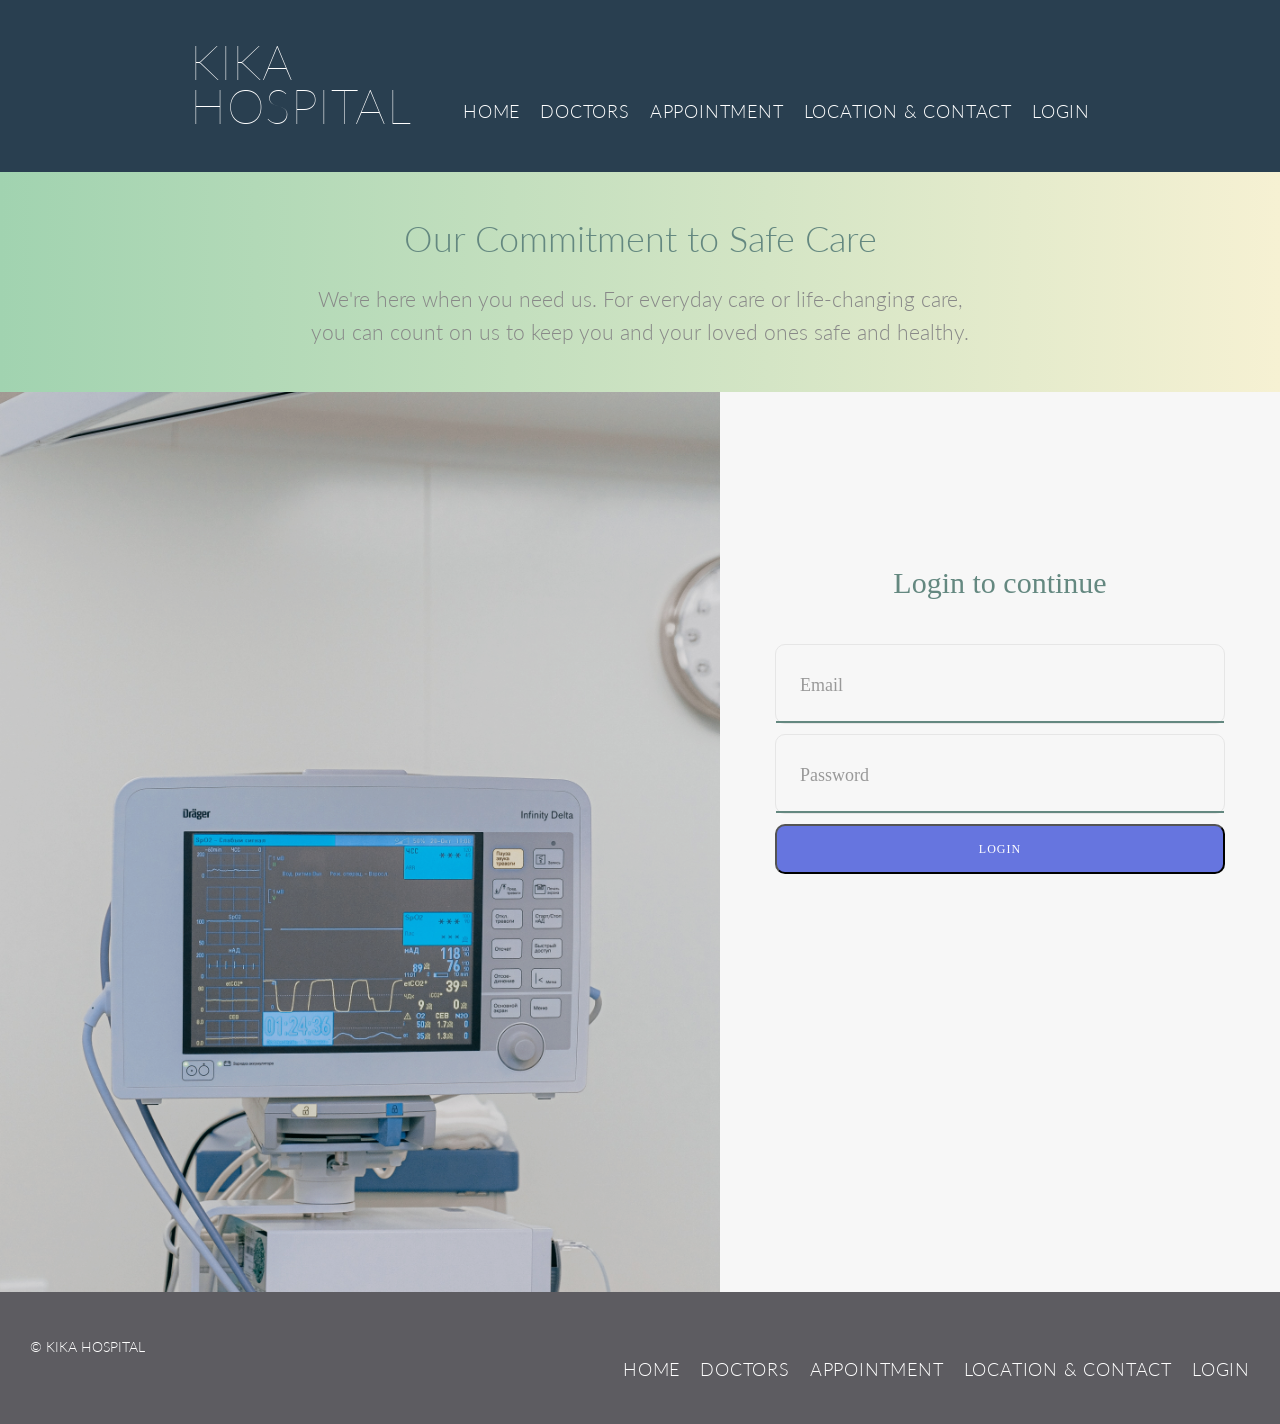
==== commit 72cf6d40: "Update doctorlogin.html" ====
--- a/doctorlogin.html
+++ b/doctorlogin.html
@@ -34,11 +34,11 @@
     <header class="primary-header container group">
 
       <h1 class="logo">
-        <a href="main.html">KIKA<br>HOSPITAL</a>
+        <a href="index.html">KIKA<br>HOSPITAL</a>
       </h1>
       <nav class="nav primary-nav">
         <ul>
-          <li><a href="main.html">HOME</a></li><!--
+          <li><a href="index.html">HOME</a></li><!--
           --><li><a href="doctors.html">DOCTORS</a></li><!--
           --><li><a href="appointment.php">APPOINTMENT</a></li><!--
           --><li><a href="contact.html">LOCATION & CONTACT</a></li><!--
@@ -125,7 +125,7 @@
 
       <nav class="foot-nav primary-nav">
         <ul>
-          <li><a href="main.html">HOME</a></li><!--
+          <li><a href="index.html">HOME</a></li><!--
           --><li><a href="doctors.html">DOCTORS</a></li><!--
           --><li><a href="appointment.php">APPOINTMENT</a></li><!--
           --><li><a href="contact.html">LOCATION & CONTACT</a></li><!--
--- a/vendor/css-hamburgers/hamburgers.min.css
+++ b/vendor/css-hamburgers/hamburgers.min.css
@@ -0,0 +1,7 @@
+/*!
+ * Hamburgers
+ * @description Tasty CSS-animated hamburgers
+ * @author Jonathan Suh @jonsuh
+ * @site https://jonsuh.com/hamburgers
+ * @link https://github.com/jonsuh/hamburgers
+ */.hamburger{font:inherit;display:inline-block;overflow:visible;margin:0;padding:15px;cursor:pointer;transition-timing-function:linear;transition-duration:.15s;transition-property:opacity,filter;text-transform:none;color:inherit;border:0;background-color:transparent}.hamburger:hover{opacity:.7}.hamburger-box{position:relative;display:inline-block;width:40px;height:24px}.hamburger-inner{top:50%;display:block;margin-top:-2px}.hamburger-inner,.hamburger-inner:after,.hamburger-inner:before{position:absolute;width:40px;height:4px;transition-timing-function:ease;transition-duration:.15s;transition-property:transform;border-radius:4px;background-color:#000}.hamburger-inner:after,.hamburger-inner:before{display:block;content:''}.hamburger-inner:before{top:-10px}.hamburger-inner:after{bottom:-10px}.hamburger--3dx .hamburger-box{perspective:80px}.hamburger--3dx .hamburger-inner{transition:transform .2s cubic-bezier(.645,.045,.355,1),background-color 0s cubic-bezier(.645,.045,.355,1) .1s}.hamburger--3dx .hamburger-inner:after,.hamburger--3dx .hamburger-inner:before{transition:transform 0s cubic-bezier(.645,.045,.355,1) .1s}.hamburger--3dx.is-active .hamburger-inner{transform:rotateY(180deg);background-color:transparent}.hamburger--3dx.is-active .hamburger-inner:before{transform:translate3d(0,10px,0) rotate(45deg)}.hamburger--3dx.is-active .hamburger-inner:after{transform:translate3d(0,-10px,0) rotate(-45deg)}.hamburger--3dx-r .hamburger-box{perspective:80px}.hamburger--3dx-r .hamburger-inner{transition:transform .2s cubic-bezier(.645,.045,.355,1),background-color 0s cubic-bezier(.645,.045,.355,1) .1s}.hamburger--3dx-r .hamburger-inner:after,.hamburger--3dx-r .hamburger-inner:before{transition:transform 0s cubic-bezier(.645,.045,.355,1) .1s}.hamburger--3dx-r.is-active .hamburger-inner{transform:rotateY(-180deg);background-color:transparent}.hamburger--3dx-r.is-active .hamburger-inner:before{transform:translate3d(0,10px,0) rotate(45deg)}.hamburger--3dx-r.is-active .hamburger-inner:after{transform:translate3d(0,-10px,0) rotate(-45deg)}.hamburger--3dy .hamburger-box{perspective:80px}.hamburger--3dy .hamburger-inner{transition:transform .2s cubic-bezier(.645,.045,.355,1),background-color 0s cubic-bezier(.645,.045,.355,1) .1s}.hamburger--3dy .hamburger-inner:after,.hamburger--3dy .hamburger-inner:before{transition:transform 0s cubic-bezier(.645,.045,.355,1) .1s}.hamburger--3dy.is-active .hamburger-inner{transform:rotateX(-180deg);background-color:transparent}.hamburger--3dy.is-active .hamburger-inner:before{transform:translate3d(0,10px,0) rotate(45deg)}.hamburger--3dy.is-active .hamburger-inner:after{transform:translate3d(0,-10px,0) rotate(-45deg)}.hamburger--3dy-r .hamburger-box{perspective:80px}.hamburger--3dy-r .hamburger-inner{transition:transform .2s cubic-bezier(.645,.045,.355,1),background-color 0s cubic-bezier(.645,.045,.355,1) .1s}.hamburger--3dy-r .hamburger-inner:after,.hamburger--3dy-r .hamburger-inner:before{transition:transform 0s cubic-bezier(.645,.045,.355,1) .1s}.hamburger--3dy-r.is-active .hamburger-inner{transform:rotateX(180deg);background-color:transparent}.hamburger--3dy-r.is-active .hamburger-inner:before{transform:translate3d(0,10px,0) rotate(45deg)}.hamburger--3dy-r.is-active .hamburger-inner:after{transform:translate3d(0,-10px,0) rotate(-45deg)}.hamburger--arrow.is-active .hamburger-inner:before{transform:translate3d(-8px,0,0) rotate(-45deg) scaleX(.7)}.hamburger--arrow.is-active .hamburger-inner:after{transform:translate3d(-8px,0,0) rotate(45deg) scaleX(.7)}.hamburger--arrow-r.is-active .hamburger-inner:before{transform:translate3d(8px,0,0) rotate(45deg) scaleX(.7)}.hamburger--arrow-r.is-active .hamburger-inner:after{transform:translate3d(8px,0,0) rotate(-45deg) scaleX(.7)}.hamburger--arrowalt .hamburger-inner:before{transition:top .1s ease .15s,transform .15s cubic-bezier(.165,.84,.44,1)}.hamburger--arrowalt .hamburger-inner:after{transition:bottom .1s ease .15s,transform .15s cubic-bezier(.165,.84,.44,1)}.hamburger--arrowalt.is-active .hamburger-inner:before{top:0;transition:top .1s ease,transform .15s cubic-bezier(.895,.03,.685,.22) .1s;transform:translate3d(-8px,-10px,0) rotate(-45deg) scaleX(.7)}.hamburger--arrowalt.is-active .hamburger-inner:after{bottom:0;transition:bottom .1s ease,transform .15s cubic-bezier(.895,.03,.685,.22) .1s;transform:translate3d(-8px,10px,0) rotate(45deg) scaleX(.7)}.hamburger--arrowalt-r .hamburger-inner:before{transition:top .1s ease .15s,transform .15s cubic-bezier(.165,.84,.44,1)}.hamburger--arrowalt-r .hamburger-inner:after{transition:bottom .1s ease .15s,transform .15s cubic-bezier(.165,.84,.44,1)}.hamburger--arrowalt-r.is-active .hamburger-inner:before{top:0;transition:top .1s ease,transform .15s cubic-bezier(.895,.03,.685,.22) .1s;transform:translate3d(8px,-10px,0) rotate(45deg) scaleX(.7)}.hamburger--arrowalt-r.is-active .hamburger-inner:after{bottom:0;transition:bottom .1s ease,transform .15s cubic-bezier(.895,.03,.685,.22) .1s;transform:translate3d(8px,10px,0) rotate(-45deg) scaleX(.7)}.hamburger--boring .hamburger-inner,.hamburger--boring .hamburger-inner:after,.hamburger--boring .hamburger-inner:before{transition-property:none}.hamburger--boring.is-active .hamburger-inner{transform:rotate(45deg)}.hamburger--boring.is-active .hamburger-inner:before{top:0;opacity:0}.hamburger--boring.is-active .hamburger-inner:after{bottom:0;transform:rotate(-90deg)}.hamburger--collapse .hamburger-inner{top:auto;bottom:0;transition-delay:.15s;transition-timing-function:cubic-bezier(.55,.055,.675,.19);transition-duration:.15s}.hamburger--collapse .hamburger-inner:after{top:-20px;transition:top .3s cubic-bezier(.33333,.66667,.66667,1) .3s,opacity .1s linear}.hamburger--collapse .hamburger-inner:before{transition:top .12s cubic-bezier(.33333,.66667,.66667,1) .3s,transform .15s cubic-bezier(.55,.055,.675,.19)}.hamburger--collapse.is-active .hamburger-inner{transition-delay:.32s;transition-timing-function:cubic-bezier(.215,.61,.355,1);transform:translate3d(0,-10px,0) rotate(-45deg)}.hamburger--collapse.is-active .hamburger-inner:after{top:0;transition:top .3s cubic-bezier(.33333,0,.66667,.33333),opacity .1s linear .27s;opacity:0}.hamburger--collapse.is-active .hamburger-inner:before{top:0;transition:top .12s cubic-bezier(.33333,0,.66667,.33333) .18s,transform .15s cubic-bezier(.215,.61,.355,1) .42s;transform:rotate(-90deg)}.hamburger--collapse-r .hamburger-inner{top:auto;bottom:0;transition-delay:.15s;transition-timing-function:cubic-bezier(.55,.055,.675,.19);transition-duration:.15s}.hamburger--collapse-r .hamburger-inner:after{top:-20px;transition:top .3s cubic-bezier(.33333,.66667,.66667,1) .3s,opacity .1s linear}.hamburger--collapse-r .hamburger-inner:before{transition:top .12s cubic-bezier(.33333,.66667,.66667,1) .3s,transform .15s cubic-bezier(.55,.055,.675,.19)}.hamburger--collapse-r.is-active .hamburger-inner{transition-delay:.32s;transition-timing-function:cubic-bezier(.215,.61,.355,1);transform:translate3d(0,-10px,0) rotate(45deg)}.hamburger--collapse-r.is-active .hamburger-inner:after{top:0;transition:top .3s cubic-bezier(.33333,0,.66667,.33333),opacity .1s linear .27s;opacity:0}.hamburger--collapse-r.is-active .hamburger-inner:before{top:0;transition:top .12s cubic-bezier(.33333,0,.66667,.33333) .18s,transform .15s cubic-bezier(.215,.61,.355,1) .42s;transform:rotate(90deg)}.hamburger--elastic .hamburger-inner{top:2px;transition-timing-function:cubic-bezier(.68,-.55,.265,1.55);transition-duration:.4s}.hamburger--elastic .hamburger-inner:before{top:10px;transition:opacity .15s ease .4s}.hamburger--elastic .hamburger-inner:after{top:20px;transition:transform .4s cubic-bezier(.68,-.55,.265,1.55)}.hamburger--elastic.is-active .hamburger-inner{transition-delay:.1s;transform:translate3d(0,10px,0) rotate(135deg)}.hamburger--elastic.is-active .hamburger-inner:before{transition-delay:0s;opacity:0}.hamburger--elastic.is-active .hamburger-inner:after{transition-delay:.1s;transform:translate3d(0,-20px,0) rotate(-270deg)}.hamburger--elastic-r .hamburger-inner{top:2px;transition-timing-function:cubic-bezier(.68,-.55,.265,1.55);transition-duration:.4s}.hamburger--elastic-r .hamburger-inner:before{top:10px;transition:opacity .15s ease .4s}.hamburger--elastic-r .hamburger-inner:after{top:20px;transition:transform .4s cubic-bezier(.68,-.55,.265,1.55)}.hamburger--elastic-r.is-active .hamburger-inner{transition-delay:.1s;transform:translate3d(0,10px,0) rotate(-135deg)}.hamburger--elastic-r.is-active .hamburger-inner:before{transition-delay:0s;opacity:0}.hamburger--elastic-r.is-active .hamburger-inner:after{transition-delay:.1s;transform:translate3d(0,-20px,0) rotate(270deg)}.hamburger--emphatic{overflow:hidden}.hamburger--emphatic .hamburger-inner{transition:background-color .2s ease-in .25s}.hamburger--emphatic .hamburger-inner:before{left:0;transition:transform .2s cubic-bezier(.6,.04,.98,.335),top .05s linear .2s,left .2s ease-in .25s}.hamburger--emphatic .hamburger-inner:after{top:10px;right:0;transition:transform .2s cubic-bezier(.6,.04,.98,.335),top .05s linear .2s,right .2s ease-in .25s}.hamburger--emphatic.is-active .hamburger-inner{transition-delay:0s;transition-timing-function:ease-out;background-color:transparent}.hamburger--emphatic.is-active .hamburger-inner:before{top:-80px;left:-80px;transition:left .2s ease-out,top .05s linear .2s,transform .2s cubic-bezier(.075,.82,.165,1) .25s;transform:translate3d(80px,80px,0) rotate(45deg)}.hamburger--emphatic.is-active .hamburger-inner:after{top:-80px;right:-80px;transition:right .2s ease-out,top .05s linear .2s,transform .2s cubic-bezier(.075,.82,.165,1) .25s;transform:translate3d(-80px,80px,0) rotate(-45deg)}.hamburger--emphatic-r{overflow:hidden}.hamburger--emphatic-r .hamburger-inner{transition:background-color .2s ease-in .25s}.hamburger--emphatic-r .hamburger-inner:before{left:0;transition:transform .2s cubic-bezier(.6,.04,.98,.335),top .05s linear .2s,left .2s ease-in .25s}.hamburger--emphatic-r .hamburger-inner:after{top:10px;right:0;transition:transform .2s cubic-bezier(.6,.04,.98,.335),top .05s linear .2s,right .2s ease-in .25s}.hamburger--emphatic-r.is-active .hamburger-inner{transition-delay:0s;transition-timing-function:ease-out;background-color:transparent}.hamburger--emphatic-r.is-active .hamburger-inner:before{top:80px;left:-80px;transition:left .2s ease-out,top .05s linear .2s,transform .2s cubic-bezier(.075,.82,.165,1) .25s;transform:translate3d(80px,-80px,0) rotate(-45deg)}.hamburger--emphatic-r.is-active .hamburger-inner:after{top:80px;right:-80px;transition:right .2s ease-out,top .05s linear .2s,transform .2s cubic-bezier(.075,.82,.165,1) .25s;transform:translate3d(-80px,-80px,0) rotate(45deg)}.hamburger--slider .hamburger-inner{top:2px}.hamburger--slider .hamburger-inner:before{top:10px;transition-timing-function:ease;transition-duration:.2s;transition-property:transform,opacity}.hamburger--slider .hamburger-inner:after{top:20px}.hamburger--slider.is-active .hamburger-inner{transform:translate3d(0,10px,0) rotate(45deg)}.hamburger--slider.is-active .hamburger-inner:before{transform:rotate(-45deg) translate3d(-5.71429px,-6px,0);opacity:0}.hamburger--slider.is-active .hamburger-inner:after{transform:translate3d(0,-20px,0) rotate(-90deg)}.hamburger--slider-r .hamburger-inner{top:2px}.hamburger--slider-r .hamburger-inner:before{top:10px;transition-timing-function:ease;transition-duration:.2s;transition-property:transform,opacity}.hamburger--slider-r .hamburger-inner:after{top:20px}.hamburger--slider-r.is-active .hamburger-inner{transform:translate3d(0,10px,0) rotate(-45deg)}.hamburger--slider-r.is-active .hamburger-inner:before{transform:rotate(45deg) translate3d(5.71429px,-6px,0);opacity:0}.hamburger--slider-r.is-active .hamburger-inner:after{transform:translate3d(0,-20px,0) rotate(90deg)}.hamburger--spring .hamburger-inner{top:2px;transition:background-color 0s linear .15s}.hamburger--spring .hamburger-inner:before{top:10px;transition:top .12s cubic-bezier(.33333,.66667,.66667,1) .3s,transform .15s cubic-bezier(.55,.055,.675,.19)}.hamburger--spring .hamburger-inner:after{top:20px;transition:top .3s cubic-bezier(.33333,.66667,.66667,1) .3s,transform .15s cubic-bezier(.55,.055,.675,.19)}.hamburger--spring.is-active .hamburger-inner{transition-delay:.32s;background-color:transparent}.hamburger--spring.is-active .hamburger-inner:before{top:0;transition:top .12s cubic-bezier(.33333,0,.66667,.33333) .18s,transform .15s cubic-bezier(.215,.61,.355,1) .32s;transform:translate3d(0,10px,0) rotate(45deg)}.hamburger--spring.is-active .hamburger-inner:after{top:0;transition:top .3s cubic-bezier(.33333,0,.66667,.33333),transform .15s cubic-bezier(.215,.61,.355,1) .32s;transform:translate3d(0,10px,0) rotate(-45deg)}.hamburger--spring-r .hamburger-inner{top:auto;bottom:0;transition-delay:0s;transition-timing-function:cubic-bezier(.55,.055,.675,.19);transition-duration:.15s}.hamburger--spring-r .hamburger-inner:after{top:-20px;transition:top .3s cubic-bezier(.33333,.66667,.66667,1) .3s,opacity 0s linear}.hamburger--spring-r .hamburger-inner:before{transition:top .12s cubic-bezier(.33333,.66667,.66667,1) .3s,transform .15s cubic-bezier(.55,.055,.675,.19)}.hamburger--spring-r.is-active .hamburger-inner{transition-delay:.32s;transition-timing-function:cubic-bezier(.215,.61,.355,1);transform:translate3d(0,-10px,0) rotate(-45deg)}.hamburger--spring-r.is-active .hamburger-inner:after{top:0;transition:top .3s cubic-bezier(.33333,0,.66667,.33333),opacity 0s linear .32s;opacity:0}.hamburger--spring-r.is-active .hamburger-inner:before{top:0;transition:top .12s cubic-bezier(.33333,0,.66667,.33333) .18s,transform .15s cubic-bezier(.215,.61,.355,1) .32s;transform:rotate(90deg)}.hamburger--stand .hamburger-inner{transition:transform .1s cubic-bezier(.55,.055,.675,.19) .22s,background-color 0s linear .1s}.hamburger--stand .hamburger-inner:before{transition:top .1s ease-in .1s,transform .1s cubic-bezier(.55,.055,.675,.19) 0s}.hamburger--stand .hamburger-inner:after{transition:bottom .1s ease-in .1s,transform .1s cubic-bezier(.55,.055,.675,.19) 0s}.hamburger--stand.is-active .hamburger-inner{transition:transform .1s cubic-bezier(.215,.61,.355,1) 0s,background-color 0s linear .22s;transform:rotate(90deg);background-color:transparent}.hamburger--stand.is-active .hamburger-inner:before{top:0;transition:top .1s ease-out .12s,transform .1s cubic-bezier(.215,.61,.355,1) .22s;transform:rotate(-45deg)}.hamburger--stand.is-active .hamburger-inner:after{bottom:0;transition:bottom .1s ease-out .12s,transform .1s cubic-bezier(.215,.61,.355,1) .22s;transform:rotate(45deg)}.hamburger--stand-r .hamburger-inner{transition:transform .1s cubic-bezier(.55,.055,.675,.19) .22s,background-color 0s linear .1s}.hamburger--stand-r .hamburger-inner:before{transition:top .1s ease-in .1s,transform .1s cubic-bezier(.55,.055,.675,.19) 0s}.hamburger--stand-r .hamburger-inner:after{transition:bottom .1s ease-in .1s,transform .1s cubic-bezier(.55,.055,.675,.19) 0s}.hamburger--stand-r.is-active .hamburger-inner{transition:transform .1s cubic-bezier(.215,.61,.355,1) 0s,background-color 0s linear .22s;transform:rotate(-90deg);background-color:transparent}.hamburger--stand-r.is-active .hamburger-inner:before{top:0;transition:top .1s ease-out .12s,transform .1s cubic-bezier(.215,.61,.355,1) .22s;transform:rotate(-45deg)}.hamburger--stand-r.is-active .hamburger-inner:after{bottom:0;transition:bottom .1s ease-out .12s,transform .1s cubic-bezier(.215,.61,.355,1) .22s;transform:rotate(45deg)}.hamburger--spin .hamburger-inner{transition-timing-function:cubic-bezier(.55,.055,.675,.19);transition-duration:.3s}.hamburger--spin .hamburger-inner:before{transition:top .1s ease-in .34s,opacity .1s ease-in}.hamburger--spin .hamburger-inner:after{transition:bottom .1s ease-in .34s,transform .3s cubic-bezier(.55,.055,.675,.19)}.hamburger--spin.is-active .hamburger-inner{transition-delay:.14s;transition-timing-function:cubic-bezier(.215,.61,.355,1);transform:rotate(225deg)}.hamburger--spin.is-active .hamburger-inner:before{top:0;transition:top .1s ease-out,opacity .1s ease-out .14s;opacity:0}.hamburger--spin.is-active .hamburger-inner:after{bottom:0;transition:bottom .1s ease-out,transform .3s cubic-bezier(.215,.61,.355,1) .14s;transform:rotate(-90deg)}.hamburger--spin-r .hamburger-inner{transition-timing-function:cubic-bezier(.55,.055,.675,.19);transition-duration:.3s}.hamburger--spin-r .hamburger-inner:before{transition:top .1s ease-in .34s,opacity .1s ease-in}.hamburger--spin-r .hamburger-inner:after{transition:bottom .1s ease-in .34s,transform .3s cubic-bezier(.55,.055,.675,.19)}.hamburger--spin-r.is-active .hamburger-inner{transition-delay:.14s;transition-timing-function:cubic-bezier(.215,.61,.355,1);transform:rotate(-225deg)}.hamburger--spin-r.is-active .hamburger-inner:before{top:0;transition:top .1s ease-out,opacity .1s ease-out .14s;opacity:0}.hamburger--spin-r.is-active .hamburger-inner:after{bottom:0;transition:bottom .1s ease-out,transform .3s cubic-bezier(.215,.61,.355,1) .14s;transform:rotate(90deg)}.hamburger--squeeze .hamburger-inner{transition-timing-function:cubic-bezier(.55,.055,.675,.19);transition-duration:.1s}.hamburger--squeeze .hamburger-inner:before{transition:top .1s ease .14s,opacity .1s ease}.hamburger--squeeze .hamburger-inner:after{transition:bottom .1s ease .14s,transform .1s cubic-bezier(.55,.055,.675,.19)}.hamburger--squeeze.is-active .hamburger-inner{transition-delay:.14s;transition-timing-function:cubic-bezier(.215,.61,.355,1);transform:rotate(45deg)}.hamburger--squeeze.is-active .hamburger-inner:before{top:0;transition:top .1s ease,opacity .1s ease .14s;opacity:0}.hamburger--squeeze.is-active .hamburger-inner:after{bottom:0;transition:bottom .1s ease,transform .1s cubic-bezier(.215,.61,.355,1) .14s;transform:rotate(-90deg)}.hamburger--vortex .hamburger-inner{transition-timing-function:cubic-bezier(.19,1,.22,1);transition-duration:.3s}.hamburger--vortex .hamburger-inner:after,.hamburger--vortex .hamburger-inner:before{transition-delay:.1s;transition-timing-function:linear;transition-duration:0s}.hamburger--vortex .hamburger-inner:before{transition-property:top,opacity}.hamburger--vortex .hamburger-inner:after{transition-property:bottom,transform}.hamburger--vortex.is-active .hamburger-inner{transition-timing-function:cubic-bezier(.19,1,.22,1);transform:rotate(765deg)}.hamburger--vortex.is-active .hamburger-inner:after,.hamburger--vortex.is-active .hamburger-inner:before{transition-delay:0s}.hamburger--vortex.is-active .hamburger-inner:before{top:0;opacity:0}.hamburger--vortex.is-active .hamburger-inner:after{bottom:0;transform:rotate(90deg)}.hamburger--vortex-r .hamburger-inner{transition-timing-function:cubic-bezier(.19,1,.22,1);transition-duration:.3s}.hamburger--vortex-r .hamburger-inner:after,.hamburger--vortex-r .hamburger-inner:before{transition-delay:.1s;transition-timing-function:linear;transition-duration:0s}.hamburger--vortex-r .hamburger-inner:before{transition-property:top,opacity}.hamburger--vortex-r .hamburger-inner:after{transition-property:bottom,transform}.hamburger--vortex-r.is-active .hamburger-inner{transition-timing-function:cubic-bezier(.19,1,.22,1);transform:rotate(-765deg)}.hamburger--vortex-r.is-active .hamburger-inner:after,.hamburger--vortex-r.is-active .hamburger-inner:before{transition-delay:0s}.hamburger--vortex-r.is-active .hamburger-inner:before{top:0;opacity:0}.hamburger--vortex-r.is-active .hamburger-inner:after{bottom:0;transform:rotate(-90deg)}
--- a/vendor/daterangepicker/daterangepicker.css
+++ b/vendor/daterangepicker/daterangepicker.css
@@ -0,0 +1,269 @@
+.daterangepicker {
+  position: absolute;
+  color: inherit;
+  background-color: #fff;
+  border-radius: 4px;
+  width: 278px;
+  padding: 4px;
+  margin-top: 1px;
+  top: 100px;
+  left: 20px;
+  /* Calendars */ }
+  .daterangepicker:before, .daterangepicker:after {
+    position: absolute;
+    display: inline-block;
+    border-bottom-color: rgba(0, 0, 0, 0.2);
+    content: ''; }
+  .daterangepicker:before {
+    top: -7px;
+    border-right: 7px solid transparent;
+    border-left: 7px solid transparent;
+    border-bottom: 7px solid #ccc; }
+  .daterangepicker:after {
+    top: -6px;
+    border-right: 6px solid transparent;
+    border-bottom: 6px solid #fff;
+    border-left: 6px solid transparent; }
+  .daterangepicker.opensleft:before {
+    right: 9px; }
+  .daterangepicker.opensleft:after {
+    right: 10px; }
+  .daterangepicker.openscenter:before {
+    left: 0;
+    right: 0;
+    width: 0;
+    margin-left: auto;
+    margin-right: auto; }
+  .daterangepicker.openscenter:after {
+    left: 0;
+    right: 0;
+    width: 0;
+    margin-left: auto;
+    margin-right: auto; }
+  .daterangepicker.opensright:before {
+    left: 9px; }
+  .daterangepicker.opensright:after {
+    left: 10px; }
+  .daterangepicker.dropup {
+    margin-top: -5px; }
+    .daterangepicker.dropup:before {
+      top: initial;
+      bottom: -7px;
+      border-bottom: initial;
+      border-top: 7px solid #ccc; }
+    .daterangepicker.dropup:after {
+      top: initial;
+      bottom: -6px;
+      border-bottom: initial;
+      border-top: 6px solid #fff; }
+  .daterangepicker.dropdown-menu {
+    max-width: none;
+    z-index: 3001; }
+  .daterangepicker.single .ranges, .daterangepicker.single .calendar {
+    float: none; }
+  .daterangepicker.show-calendar .calendar {
+    display: block; }
+  .daterangepicker .calendar {
+    display: none;
+    max-width: 270px;
+    margin: 4px; }
+    .daterangepicker .calendar.single .calendar-table {
+      border: none; }
+    .daterangepicker .calendar th, .daterangepicker .calendar td {
+      white-space: nowrap;
+      text-align: center;
+      min-width: 32px; }
+  .daterangepicker .calendar-table {
+    border: 1px solid #fff;
+    padding: 4px;
+    border-radius: 4px;
+    background-color: #fff; }
+  .daterangepicker table {
+    width: 100%;
+    margin: 0; }
+  .daterangepicker td, .daterangepicker th {
+    text-align: center;
+    width: 20px;
+    height: 20px;
+    border-radius: 4px;
+    border: 1px solid transparent;
+    white-space: nowrap;
+    cursor: pointer; }
+    .daterangepicker td.available:hover, .daterangepicker th.available:hover {
+      background-color: #eee;
+      border-color: transparent;
+      color: inherit; }
+    .daterangepicker td.week, .daterangepicker th.week {
+      font-size: 80%;
+      color: #ccc; }
+  .daterangepicker td.off, .daterangepicker td.off.in-range, .daterangepicker td.off.start-date, .daterangepicker td.off.end-date {
+    background-color: #fff;
+    border-color: transparent;
+    color: #999; }
+  .daterangepicker td.in-range {
+    background-color: #ebf4f8;
+    border-color: transparent;
+    color: #000;
+    border-radius: 0; }
+  .daterangepicker td.start-date {
+    border-radius: 4px 0 0 4px; }
+  .daterangepicker td.end-date {
+    border-radius: 0 4px 4px 0; }
+  .daterangepicker td.start-date.end-date {
+    border-radius: 4px; }
+  .daterangepicker td.active, .daterangepicker td.active:hover {
+    background-color: #357ebd;
+    border-color: transparent;
+    color: #fff; }
+  .daterangepicker th.month {
+    width: auto; }
+  .daterangepicker td.disabled, .daterangepicker option.disabled {
+    color: #999;
+    cursor: not-allowed;
+    text-decoration: line-through; }
+  .daterangepicker select.monthselect, .daterangepicker select.yearselect {
+    font-size: 12px;
+    padding: 1px;
+    height: auto;
+    margin: 0;
+    cursor: default; }
+  .daterangepicker select.monthselect {
+    margin-right: 2%;
+    width: 56%; }
+  .daterangepicker select.yearselect {
+    width: 40%; }
+  .daterangepicker select.hourselect, .daterangepicker select.minuteselect, .daterangepicker select.secondselect, .daterangepicker select.ampmselect {
+    width: 50px;
+    margin-bottom: 0; }
+  .daterangepicker .input-mini {
+    border: 1px solid #ccc;
+    border-radius: 4px;
+    color: #555;
+    height: 30px;
+    line-height: 30px;
+    display: block;
+    vertical-align: middle;
+    margin: 0 0 5px 0;
+    padding: 0 6px 0 28px;
+    width: 100%; }
+    .daterangepicker .input-mini.active {
+      border: 1px solid #08c;
+      border-radius: 4px; }
+  .daterangepicker .daterangepicker_input {
+    position: relative; }
+    .daterangepicker .daterangepicker_input i {
+      position: absolute;
+      left: 8px;
+      top: 8px; }
+  .daterangepicker.rtl .input-mini {
+    padding-right: 28px;
+    padding-left: 6px; }
+  .daterangepicker.rtl .daterangepicker_input i {
+    left: auto;
+    right: 8px; }
+  .daterangepicker .calendar-time {
+    text-align: center;
+    margin: 5px auto;
+    line-height: 30px;
+    position: relative;
+    padding-left: 28px; }
+    .daterangepicker .calendar-time select.disabled {
+      color: #ccc;
+      cursor: not-allowed; }
+
+.ranges {
+  font-size: 11px;
+  float: none;
+  margin: 4px;
+  text-align: left; }
+  .ranges ul {
+    list-style: none;
+    margin: 0 auto;
+    padding: 0;
+    width: 100%; }
+  .ranges li {
+    font-size: 13px;
+    background-color: #f5f5f5;
+    border: 1px solid #f5f5f5;
+    border-radius: 4px;
+    color: #08c;
+    padding: 3px 12px;
+    margin-bottom: 8px;
+    cursor: pointer; }
+    .ranges li:hover {
+      background-color: #08c;
+      border: 1px solid #08c;
+      color: #fff; }
+    .ranges li.active {
+      background-color: #08c;
+      border: 1px solid #08c;
+      color: #fff; }
+
+/*  Larger Screen Styling */
+@media (min-width: 564px) {
+  .daterangepicker {
+    width: auto; }
+    .daterangepicker .ranges ul {
+      width: 160px; }
+    .daterangepicker.single .ranges ul {
+      width: 100%; }
+    .daterangepicker.single .calendar.left {
+      clear: none; }
+    .daterangepicker.single.ltr .ranges, .daterangepicker.single.ltr .calendar {
+      float: left; }
+    .daterangepicker.single.rtl .ranges, .daterangepicker.single.rtl .calendar {
+      float: right; }
+    .daterangepicker.ltr {
+      direction: ltr;
+      text-align: left; }
+      .daterangepicker.ltr .calendar.left {
+        clear: left;
+        margin-right: 0; }
+        .daterangepicker.ltr .calendar.left .calendar-table {
+          border-right: none;
+          border-top-right-radius: 0;
+          border-bottom-right-radius: 0; }
+      .daterangepicker.ltr .calendar.right {
+        margin-left: 0; }
+        .daterangepicker.ltr .calendar.right .calendar-table {
+          border-left: none;
+          border-top-left-radius: 0;
+          border-bottom-left-radius: 0; }
+      .daterangepicker.ltr .left .daterangepicker_input {
+        padding-right: 12px; }
+      .daterangepicker.ltr .calendar.left .calendar-table {
+        padding-right: 12px; }
+      .daterangepicker.ltr .ranges, .daterangepicker.ltr .calendar {
+        float: left; }
+    .daterangepicker.rtl {
+      direction: rtl;
+      text-align: right; }
+      .daterangepicker.rtl .calendar.left {
+        clear: right;
+        margin-left: 0; }
+        .daterangepicker.rtl .calendar.left .calendar-table {
+          border-left: none;
+          border-top-left-radius: 0;
+          border-bottom-left-radius: 0; }
+      .daterangepicker.rtl .calendar.right {
+        margin-right: 0; }
+        .daterangepicker.rtl .calendar.right .calendar-table {
+          border-right: none;
+          border-top-right-radius: 0;
+          border-bottom-right-radius: 0; }
+      .daterangepicker.rtl .left .daterangepicker_input {
+        padding-left: 12px; }
+      .daterangepicker.rtl .calendar.left .calendar-table {
+        padding-left: 12px; }
+      .daterangepicker.rtl .ranges, .daterangepicker.rtl .calendar {
+        text-align: right;
+        float: right; } }
+@media (min-width: 730px) {
+  .daterangepicker .ranges {
+    width: auto; }
+  .daterangepicker.ltr .ranges {
+    float: left; }
+  .daterangepicker.rtl .ranges {
+    float: right; }
+  .daterangepicker .calendar.left {
+    clear: none !important; } }
